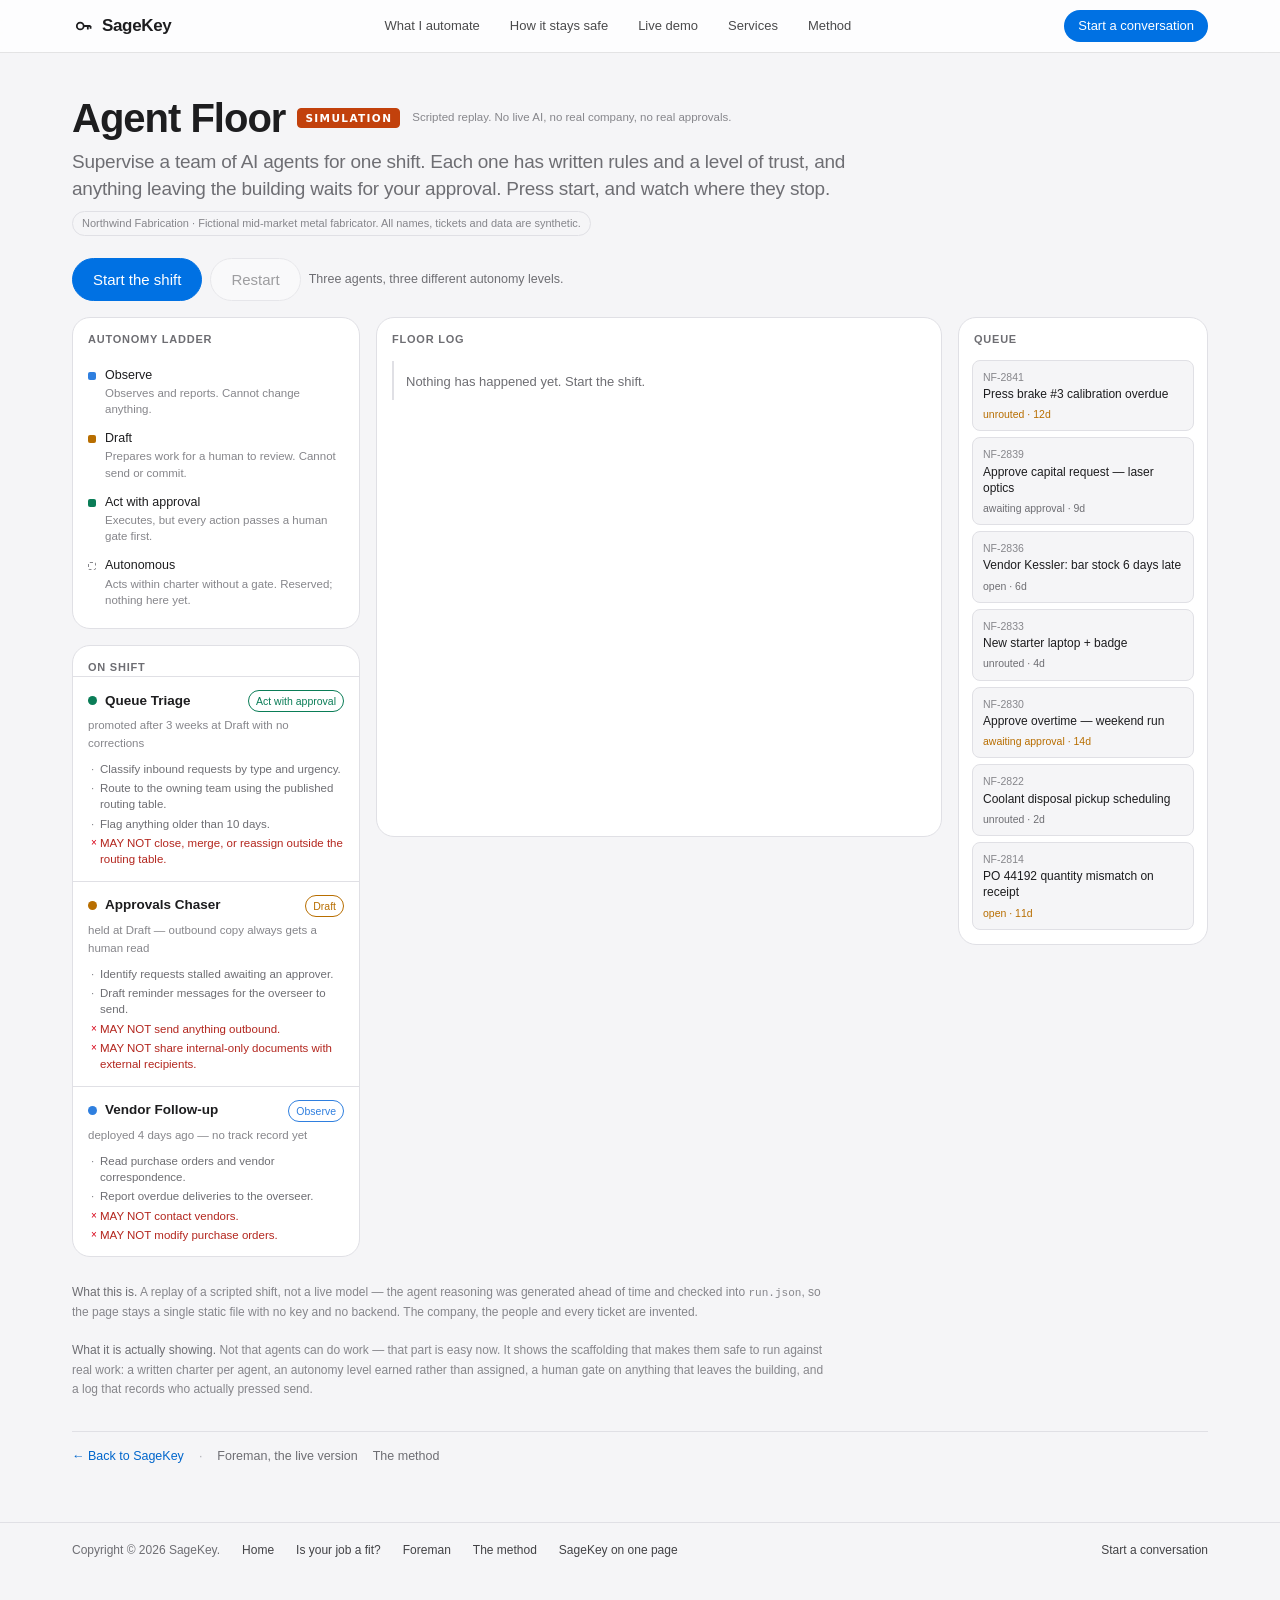
==== agent-floor/index.html @ 480fb09a "Foreman: two real example drafts; Agent Floor footer" ====
<!doctype html>
<html lang="en">
<head>
<meta charset="utf-8" />
<meta name="viewport" content="width=device-width, initial-scale=1" />
<title>Agent Floor (simulation) — supervise a team of AI agents for one shift · SageKey</title>
<meta name="description" content="Supervise a team of AI agents for one shift. Each has written rules and a level of trust, and anything leaving the building waits for your approval. Watch where they stop themselves." />
<link rel="icon" href="data:image/svg+xml,%3Csvg xmlns='http://www.w3.org/2000/svg' viewBox='0 0 32 32'%3E%3Crect width='32' height='32' rx='7' fill='%231d1d1f'/%3E%3Crect x='5' y='7' width='22' height='3' rx='1.5' fill='%2354d6a0'/%3E%3Crect x='5' y='14' width='16' height='3' rx='1.5' fill='%23f0b849'/%3E%3Crect x='5' y='21' width='10' height='3' rx='1.5' fill='%236aa3e8'/%3E%3C/svg%3E" />
<meta property="og:title" content="Agent Floor — supervise a team of AI agents for one shift" />
<meta property="og:description" content="Charters, an autonomy ladder, approval gates, an append-only log. You are the overseer. The interesting part is where the agents stop." />
<meta name="theme-color" content="#ffffff" />
<style>
  :root {
    --bg:#f5f5f7; --panel:#ffffff; --panel2:#f5f5f7; --line:#e0e0e5;
    --ink:#1d1d1f; --dim:#6e6e73; --faint:#86868b;
    --l0:#2f7fdf; --l1:#b86e00; --l2:#0a7d57; --l3:#b0b0b6;
    --alarm:#d70015; --escalate:#c2410c; --blue:#0071e3;
  }
  * { box-sizing:border-box; margin:0; padding:0; }
  body {
    background:var(--bg); color:var(--ink); min-height:100vh;
    font:400 14px/1.55 -apple-system,BlinkMacSystemFont,"SF Pro Text","Helvetica Neue",Helvetica,Arial,sans-serif;
    -webkit-font-smoothing:antialiased; padding:0 0 60px;
  }
  .shell { max-width:1180px; margin:0 auto; padding:0 22px; }

  /* site bar, so the demo reads as part of sagekey.com and has a way home */
  .sitebar { position:sticky; top:0; z-index:10; background:rgba(255,255,255,.8);
    backdrop-filter:saturate(180%) blur(20px); -webkit-backdrop-filter:saturate(180%) blur(20px);
    border-bottom:1px solid rgba(0,0,0,.1); }
  .sitebar .in { max-width:1180px; margin:0 auto; padding:0 22px; height:52px; display:flex; align-items:center; gap:28px; }
  .sitebar .mark { display:flex; align-items:center; gap:8px; font-weight:600; font-size:17px; color:var(--ink);
    letter-spacing:-.02em; text-decoration:none; }
  .sitebar .lk { margin:0 auto; display:flex; gap:30px; font-size:13px; }
  .sitebar .lk a { color:var(--ink); opacity:.8; text-decoration:none; }
  .sitebar .lk a:hover { opacity:1; }
  .sitebar .cta { font-size:13px; padding:6px 14px; border-radius:980px; background:var(--blue); color:#fff; text-decoration:none; }
  @media (max-width:720px) { .sitebar .lk { display:none; } .sitebar .in { justify-content:space-between; } }

  header { margin:44px 0 22px; }
  .htop { display:flex; align-items:center; gap:12px; flex-wrap:wrap; }
  h1 { font-size:40px; font-weight:600; letter-spacing:-.025em; line-height:1.05; }
  .sub { color:var(--dim); font-size:19px; margin-top:10px; letter-spacing:-.012em; max-width:44em; line-height:1.4; }
  .synthetic { display:inline-block; margin-top:9px; font-size:11px; color:var(--faint);
    border:1px solid var(--line); border-radius:999px; padding:3px 9px; }

  /* Nothing here is live. The gate moment reads as a real approval request, so the
     label has to travel with it — header alone was not enough. */
  .sim { font:600 10.5px/1 ui-sans-serif,system-ui,sans-serif; letter-spacing:.13em;
    text-transform:uppercase; color:var(--escalate); border:1px solid var(--escalate);
    border-radius:4px; padding:4px 7px; white-space:nowrap; }
  .sim.solid { background:var(--escalate); color:#fff; border-color:var(--escalate); }
  .simnote { color:var(--faint); font-size:11.5px; }

  .grid { display:grid; grid-template-columns:288px 1fr 250px; gap:16px; align-items:start; }
  .card { background:var(--panel); border:1px solid var(--line); border-radius:18px; }
  .card h2 { font-size:11px; font-weight:600; color:var(--dim); letter-spacing:.07em;
    text-transform:uppercase; padding:13px 15px 0; }

  /* ladder */
  .ladder { padding:11px 15px 14px; }
  .rung { display:flex; gap:9px; align-items:flex-start; padding:6px 0; }
  .rung .pip { width:8px; height:8px; border-radius:2px; margin-top:6px; flex:none; }
  .rung .nm { font-size:12.5px; font-weight:500; }
  .rung .bl { font-size:11.5px; color:var(--faint); line-height:1.4; }
  .rung.unused .pip { background:none !important; outline:1.5px dashed #86868b; outline-offset:-1px; }

  /* agents */
  .agent { border-top:1px solid var(--line); padding:13px 15px; transition:background .25s; }
  .agent.active { background:var(--panel2); }
  .arow { display:flex; align-items:center; gap:8px; }
  .dot { width:9px; height:9px; border-radius:50%; flex:none; }
  .aname { font-size:13.5px; font-weight:600; }
  .lvl { margin-left:auto; font-size:10.5px; padding:2px 7px; border-radius:999px; border:1px solid; }
  .since { font-size:11.5px; color:var(--faint); margin:5px 0 8px; }
  .charter { list-style:none; display:flex; flex-direction:column; gap:3px; }
  .charter li { font-size:11.5px; color:var(--dim); padding-left:12px; position:relative; line-height:1.42; }
  .charter li::before { content:"·"; position:absolute; left:3px; color:var(--faint); }
  .charter li.deny { color:#b3261e; }
  .charter li.deny::before { content:"×"; color:var(--alarm); font-size:10px; top:1px; }

  /* floor */
  .floor { min-height:520px; display:flex; flex-direction:column; }
  .log { padding:12px 15px 15px; display:flex; flex-direction:column; gap:9px; flex:1; }
  .beat { border-left:2px solid var(--line); padding:8px 0 8px 12px; animation:in .3s cubic-bezier(.2,0,0,1); }
  @keyframes in { from { opacity:0; transform:translateY(6px); } }
  .bhead { display:flex; align-items:baseline; gap:8px; flex-wrap:wrap; }
  .who { font-size:12px; font-weight:600; }
  .kind { font-size:10px; letter-spacing:.06em; text-transform:uppercase; color:var(--faint); }
  .tix { font-size:11px; color:var(--dim); font-variant-numeric:tabular-nums; }
  .btext { font-size:13px; margin-top:3px; }
  .bdetail { font-size:12px; color:var(--dim); margin-top:5px; line-height:1.5;
    border-left:2px solid var(--line); padding-left:9px; }
  .policy { display:inline-block; margin-top:6px; font-size:11px; padding:3px 8px; border-radius:5px;
    background:rgba(215,0,21,.06); color:#b3001b; border:1px solid rgba(215,0,21,.2); }
  .beat.blocked { border-left-color:var(--alarm); }
  .beat.escalate { border-left-color:var(--escalate); }
  .beat.act { border-left-color:var(--l2); }
  .beat.draft, .beat.flag { border-left-color:var(--l1); }
  .beat.report { border-left-color:var(--l0); }
  .beat.stop { border-left-color:var(--faint); }

  .mail { margin-top:8px; background:var(--panel2); border:1px solid var(--line); border-radius:8px; padding:10px 12px; }
  .mail .mrow { font-size:11.5px; color:var(--dim); }
  .mail .mrow b { color:var(--ink); font-weight:500; }
  .mail pre { margin-top:7px; font:12px/1.55 ui-monospace,SFMono-Regular,Menlo,monospace;
    white-space:pre-wrap; color:var(--ink); }

  /* queue */
  .q { padding:11px 13px 14px; display:flex; flex-direction:column; gap:6px; }
  .t { background:var(--panel2); border:1px solid var(--line); border-radius:8px; padding:8px 10px; transition:border-color .3s; }
  .t.touched { border-color:#86868b; }
  .tid { font-size:10.5px; color:var(--faint); font-variant-numeric:tabular-nums; }
  .tt { font-size:12px; margin-top:1px; line-height:1.35; }
  .ts { font-size:10.5px; margin-top:4px; color:var(--dim); }
  .ts.aged { color:var(--l1); }

  /* controls */
  .bar { display:flex; gap:8px; align-items:center; margin:14px 0 16px; flex-wrap:wrap; }
  button { font:inherit; font-size:15px; font-weight:400; color:var(--ink); background:#fff;
    border:1px solid #d2d2d7; border-radius:980px; padding:9px 20px; cursor:pointer; transition:background .15s,opacity .15s; }
  button:hover:not(:disabled) { background:#f0f0f3; }
  button.primary { background:var(--blue); border-color:var(--blue); color:#fff; }
  button.primary:hover:not(:disabled) { background:#0077ed; }
  button:disabled { opacity:.4; cursor:default; }
  .status { color:var(--dim); font-size:12.5px; }

  /* gate */
  .scrim { position:fixed; inset:0; background:rgba(0,0,0,.45); backdrop-filter:blur(6px);
    display:none; align-items:center; justify-content:center; padding:20px; z-index:20; }
  .scrim.on { display:flex; }
  .gate { background:var(--panel); border:1px solid var(--line); border-radius:22px;
    box-shadow:0 30px 80px -20px rgba(0,0,0,.35); max-width:540px; width:100%; padding:28px; animation:in .22s cubic-bezier(.2,0,0,1); }
  .gtag { font-size:10.5px; letter-spacing:.07em; text-transform:uppercase; color:var(--l1); }
  .gate h3 { font-size:16px; font-weight:600; margin:6px 0 9px; }
  .gate .why { font-size:13px; color:var(--dim); line-height:1.6; }
  .gate .btns { display:flex; gap:9px; margin-top:16px; }

  /* closing */
  .close { margin-top:16px; padding:18px 20px; }
  .close h3 { font-size:15px; font-weight:600; margin-bottom:9px; }
  .close ul { list-style:none; display:flex; flex-direction:column; gap:6px; }
  .close li { font-size:13px; color:var(--dim); padding-left:16px; position:relative; }
  .close li::before { content:"→"; position:absolute; left:0; color:var(--l2); }
  code { font-family:ui-monospace,"SF Mono",Menlo,monospace; font-size:.92em; }

  .foot { margin-top:26px; color:var(--faint); font-size:12px; line-height:1.6; max-width:760px; }
  .foot b { color:var(--dim); font-weight:500; }
  .sitefoot { margin-top:56px; border-top:1px solid var(--line); }
  .sitefoot .in { max-width:1180px; margin:0 auto; padding:18px 22px 30px; display:flex; gap:10px 22px; flex-wrap:wrap; font-size:12px; color:var(--dim); }
  .sitefoot a { color:#424245; text-decoration:none; }
  .sitefoot a:hover { text-decoration:underline; }
  .sitefoot .sp { margin-left:auto; }
  @media (max-width:720px) { .sitefoot .sp { margin-left:0; } }

  /* Shared links land people here directly, so every page needs a way back out. */
  .backlink { margin-top:32px; padding-top:15px; border-top:1px solid var(--line);
    display:flex; gap:15px; align-items:center; flex-wrap:wrap; font-size:12.5px; }
  .backlink a { color:var(--dim); text-decoration:none; }
  .backlink a:hover { color:var(--ink); }
  .backlink a.home { color:#0066cc; }
  .backlink .sep { color:var(--l3); }

  @media (max-width:1000px) {
    .grid { grid-template-columns:1fr; }
    .floor { min-height:auto; }
  }
</style>
</head>
<body>
<div class="sitebar"><div class="in">
  <a class="mark" href="/">
    <svg width="22" height="22" viewBox="0 0 32 32" aria-hidden="true">
      <circle cx="12" cy="16" r="5" fill="none" stroke="currentColor" stroke-width="2.6"/>
      <path d="M17 16h10M23 16v5M27 16v4" stroke="currentColor" stroke-width="2.6" fill="none"/>
    </svg>
    SageKey
  </a>
  <div class="lk">
    <a href="/#work">What I automate</a>
    <a href="/#control">How it stays safe</a>
    <a href="/foreman/">Live demo</a>
    <a href="/#services">Services</a>
    <a href="/method/">Method</a>
  </div>
  <a class="cta" href="/#contact">Start a conversation</a>
</div></div>
<div class="shell">

<header>
  <div class="htop">
    <h1>Agent Floor</h1>
    <span class="sim solid">Simulation</span>
    <span class="simnote">Scripted replay. No live AI, no real company, no real approvals.</span>
  </div>
  <div class="sub">Supervise a team of AI agents for one shift. Each one has written rules and a level of trust, and anything leaving the building waits for your approval. Press start, and watch where they stop.</div>
  <div class="synthetic" id="synthetic">loading…</div>
</header>

<div class="bar">
  <button class="primary" id="run">Start the shift</button>
  <button id="restart" disabled>Restart</button>
  <span class="status" id="status">Three agents, three different autonomy levels.</span>
</div>

<div class="grid">
  <div>
    <section class="card">
      <h2>Autonomy ladder</h2>
      <div class="ladder" id="ladder"></div>
    </section>
    <section class="card" style="margin-top:16px">
      <h2>On shift</h2>
      <div id="agents"></div>
    </section>
  </div>

  <section class="card floor">
    <h2>Floor log</h2>
    <div class="log" id="log">
      <div class="beat" style="border-left-color:var(--line)">
        <div class="btext" style="color:var(--dim)">Nothing has happened yet. Start the shift.</div>
      </div>
    </div>
  </section>

  <section class="card">
    <h2>Queue</h2>
    <div class="q" id="queue"></div>
  </section>
</div>

<section class="card close" id="closing" style="display:none"></section>

<p class="foot">
  <b>What this is.</b> A replay of a scripted shift, not a live model — the agent reasoning was
  generated ahead of time and checked into <code>run.json</code>, so the page stays a single
  static file with no key and no backend. The company, the people and every ticket are invented.
  <br /><br />
  <b>What it is actually showing.</b> Not that agents can do work — that part is easy now. It
  shows the scaffolding that makes them safe to run against real work: a written charter per
  agent, an autonomy level earned rather than assigned, a human gate on anything that leaves the
  building, and a log that records who actually pressed send.
</p>

<nav class="backlink">
  <a class="home" href="/">← Back to SageKey</a>
  <span class="sep">·</span>
  <a href="/foreman/">Foreman, the live version</a>
  <a href="/method/">The method</a>
</nav>

</div>

<footer class="sitefoot">
  <div class="in">
    <span>Copyright © 2026 SageKey.</span>
    <a href="/">Home</a>
    <a href="/#fit">Is your job a fit?</a>
    <a href="/foreman/">Foreman</a>
    <a href="/method/">The method</a>
    <a href="/brief/">SageKey on one page</a>
    <a class="sp" href="/#contact">Start a conversation</a>
  </div>
</footer>

<div class="scrim" id="scrim">
  <div class="gate">
    <div class="gtag" style="display:flex;align-items:center;gap:9px">
      <span>Human gate</span>
      <span class="sim">Simulation</span>
    </div>
    <h3 id="gtitle"></h3>
    <div class="why" id="gwhy"></div>
    <div class="simnote" style="margin-top:11px">
      Nothing is sent either way. Your choice only steers the scripted replay.
    </div>
    <div class="btns">
      <button class="primary" id="gyes">Approve</button>
      <button id="gno">Deny</button>
    </div>
  </div>
</div>

<script>
// ---------------------------------------------------------------------------
// Agent Floor — a governed agent workforce, replayed.
//
// The interesting part of running agents is not that they can do the work. It
// is the scaffolding: what each one is allowed to touch, how it earns more
// rope, what stops before it reaches a customer, and who is on the hook when
// it does. This replays a shift where two agents stop themselves — once by
// catching its own policy violation, once by refusing work it was capable of.
// ---------------------------------------------------------------------------

const SPEED = 2.1;                    // stretch the scripted timings for reading
let DATA = null, playing = false, cursor = 0, tick = null;

// The log order IS the narrative, so playback walks the script one beat at a
// time rather than scheduling them all up front. An earlier version fired every
// beat on its own timer and simply deferred whichever one collided with an open
// gate — which let later beats overtake it and shuffled the story out of order.

const $ = id => document.getElementById(id);
const el = (tag, cls, text) => {
  const n = document.createElement(tag);
  if (cls) n.className = cls;
  if (text !== undefined) n.textContent = text;
  return n;
};
const LVLCOL = ["var(--l0)", "var(--l1)", "var(--l2)", "var(--l3)"];

fetch("run.json").then(r => r.json()).then(d => { DATA = d; boot(); })
  .catch(() => { $("status").textContent = "Could not load run.json"; });

function boot() {
  $("synthetic").textContent = DATA.org.company + " · " + DATA.org.note;

  // ladder
  const L = $("ladder");
  DATA.ladder.forEach(r => {
    const row = el("div", "rung" + (r.level === 3 ? " unused" : ""));
    const pip = el("div", "pip"); pip.style.background = LVLCOL[r.level];
    row.appendChild(pip);
    const box = el("div");
    box.appendChild(el("div", "nm", r.name));
    box.appendChild(el("div", "bl", r.blurb));
    row.appendChild(box);
    L.appendChild(row);
  });

  // agents
  const A = $("agents");
  DATA.agents.forEach(a => {
    const w = el("div", "agent"); w.id = "agent-" + a.id;
    const row = el("div", "arow");
    const dot = el("div", "dot"); dot.style.background = LVLCOL[a.level];
    row.appendChild(dot);
    row.appendChild(el("div", "aname", a.name));
    const lv = el("div", "lvl", DATA.ladder[a.level].name);
    lv.style.color = LVLCOL[a.level]; lv.style.borderColor = LVLCOL[a.level];
    row.appendChild(lv);
    w.appendChild(row);
    w.appendChild(el("div", "since", a.since));
    const ul = el("ul", "charter");
    a.charter.forEach(c => ul.appendChild(el("li", /^MAY NOT/.test(c) ? "deny" : "", c)));
    w.appendChild(ul);
    A.appendChild(w);
  });

  renderQueue();
}

function renderQueue() {
  const Q = $("queue"); Q.innerHTML = "";
  DATA.queue.forEach(t => {
    const w = el("div", "t"); w.id = "tix-" + t.id;
    w.appendChild(el("div", "tid", t.id));
    w.appendChild(el("div", "tt", t.title));
    const s = el("div", "ts" + (t.age >= 10 ? " aged" : ""), t.state + " · " + t.age + "d");
    w.appendChild(s);
    Q.appendChild(w);
  });
}

// --- playback -------------------------------------------------------------
function start() {
  clear();
  playing = true; cursor = 0;
  $("run").disabled = true;
  $("restart").disabled = false;
  $("log").innerHTML = "";
  $("closing").style.display = "none";
  $("status").textContent = "Shift running…";
  renderQueue();
  advance();
}

// Render the beat at the cursor, then queue the next one. A gate stops the
// chain entirely; resolving it calls advance() again.
function advance() {
  if (!playing) return;
  if (cursor >= DATA.script.length) { finish(); return; }

  const beat = DATA.script[cursor];
  const prev = cursor > 0 ? DATA.script[cursor - 1] : null;
  cursor++;
  runBeat(beat);

  if (beat.gate) return;                       // the gate resumes us
  if (cursor >= DATA.script.length) { tick = setTimeout(finish, 1200); return; }
  const wait = (DATA.script[cursor].t - beat.t) * SPEED;
  tick = setTimeout(advance, Math.max(320, wait));
}

function clear() { clearTimeout(tick); tick = null; }

function highlight(agentId) {
  document.querySelectorAll(".agent").forEach(n => n.classList.remove("active"));
  const n = $("agent-" + agentId);
  if (n) n.classList.add("active");
}

function runBeat(beat) {
  highlight(beat.agent);
  const agent = DATA.agents.find(a => a.id === beat.agent);

  const b = el("div", "beat " + beat.kind);
  const head = el("div", "bhead");
  const who = el("div", "who", agent ? agent.name : beat.agent);
  who.style.color = agent ? LVLCOL[agent.level] : "var(--ink)";
  head.appendChild(who);
  head.appendChild(el("div", "kind", beat.kind));
  if (beat.ticket) head.appendChild(el("div", "tix", beat.ticket));
  b.appendChild(head);
  b.appendChild(el("div", "btext", beat.text));

  if (beat.policy) b.appendChild(el("div", "policy", "charter: " + beat.policy));
  if (beat.detail) b.appendChild(el("div", "bdetail", beat.detail));

  if (beat.draft) {
    const m = el("div", "mail");
    const to = el("div", "mrow"); to.innerHTML = "To <b>" + beat.draft.to + "</b>";
    const su = el("div", "mrow"); su.innerHTML = "Subject <b>" + beat.draft.subject + "</b>";
    m.appendChild(to); m.appendChild(su);
    m.appendChild(el("pre", "", beat.draft.body.replace(/\\n/g, "\n")));
    b.appendChild(m);
  }
  if (beat.detail2) b.appendChild(el("div", "bdetail", beat.detail2));
  if (beat.escalation) b.appendChild(el("div", "bdetail", beat.escalation));

  $("log").appendChild(b);
  b.scrollIntoView({ block: "nearest", behavior: "smooth" });

  if (beat.ticket) {
    const t = $("tix-" + beat.ticket);
    if (t) t.classList.add("touched");
  }

  if (beat.gate) openGate(beat, b);
}

// --- the gate -------------------------------------------------------------
function openGate(beat, beatNode) {
  $("gtitle").textContent = beat.gate.title;
  $("gwhy").textContent = beat.gate.why;
  $("scrim").classList.add("on");

  // One decision per gate. Without this a double-click appends the outcome
  // twice and, worse, schedules advance() twice — which skips a beat.
  let settled = false;
  const settle = ok => {
    if (settled) return;
    settled = true;
    $("gyes").onclick = $("gno").onclick = null;
    $("scrim").classList.remove("on");
    const line = el("div", "bdetail", (ok ? "Approved by you. " : "Denied by you. ") +
      (ok ? beat.gate.approve : beat.gate.deny));
    line.style.borderLeftColor = ok ? "var(--l2)" : "var(--alarm)";
    beatNode.appendChild(line);
    tick = setTimeout(advance, 900);           // resume the shift
  };
  $("gyes").onclick = () => settle(true);
  $("gno").onclick = () => settle(false);
}

function finish() {
  playing = false;
  document.querySelectorAll(".agent").forEach(n => n.classList.remove("active"));
  $("run").disabled = false;
  $("status").textContent = "Shift complete.";

  const c = $("closing");
  c.innerHTML = "";
  c.appendChild(el("h3", "", DATA.closing.headline));
  const ul = el("ul");
  DATA.closing.points.forEach(p => ul.appendChild(el("li", "", p)));
  c.appendChild(ul);
  c.style.display = "block";
  c.scrollIntoView({ block: "nearest", behavior: "smooth" });
}

$("run").onclick = start;
$("restart").onclick = () => {
  clear(); playing = false; cursor = 0; $("scrim").classList.remove("on");
  $("log").innerHTML = ""; $("closing").style.display = "none";
  $("run").disabled = false; $("restart").disabled = true;
  $("status").textContent = "Three agents, three different autonomy levels.";
  renderQueue();
};
</script>
</body>
</html>
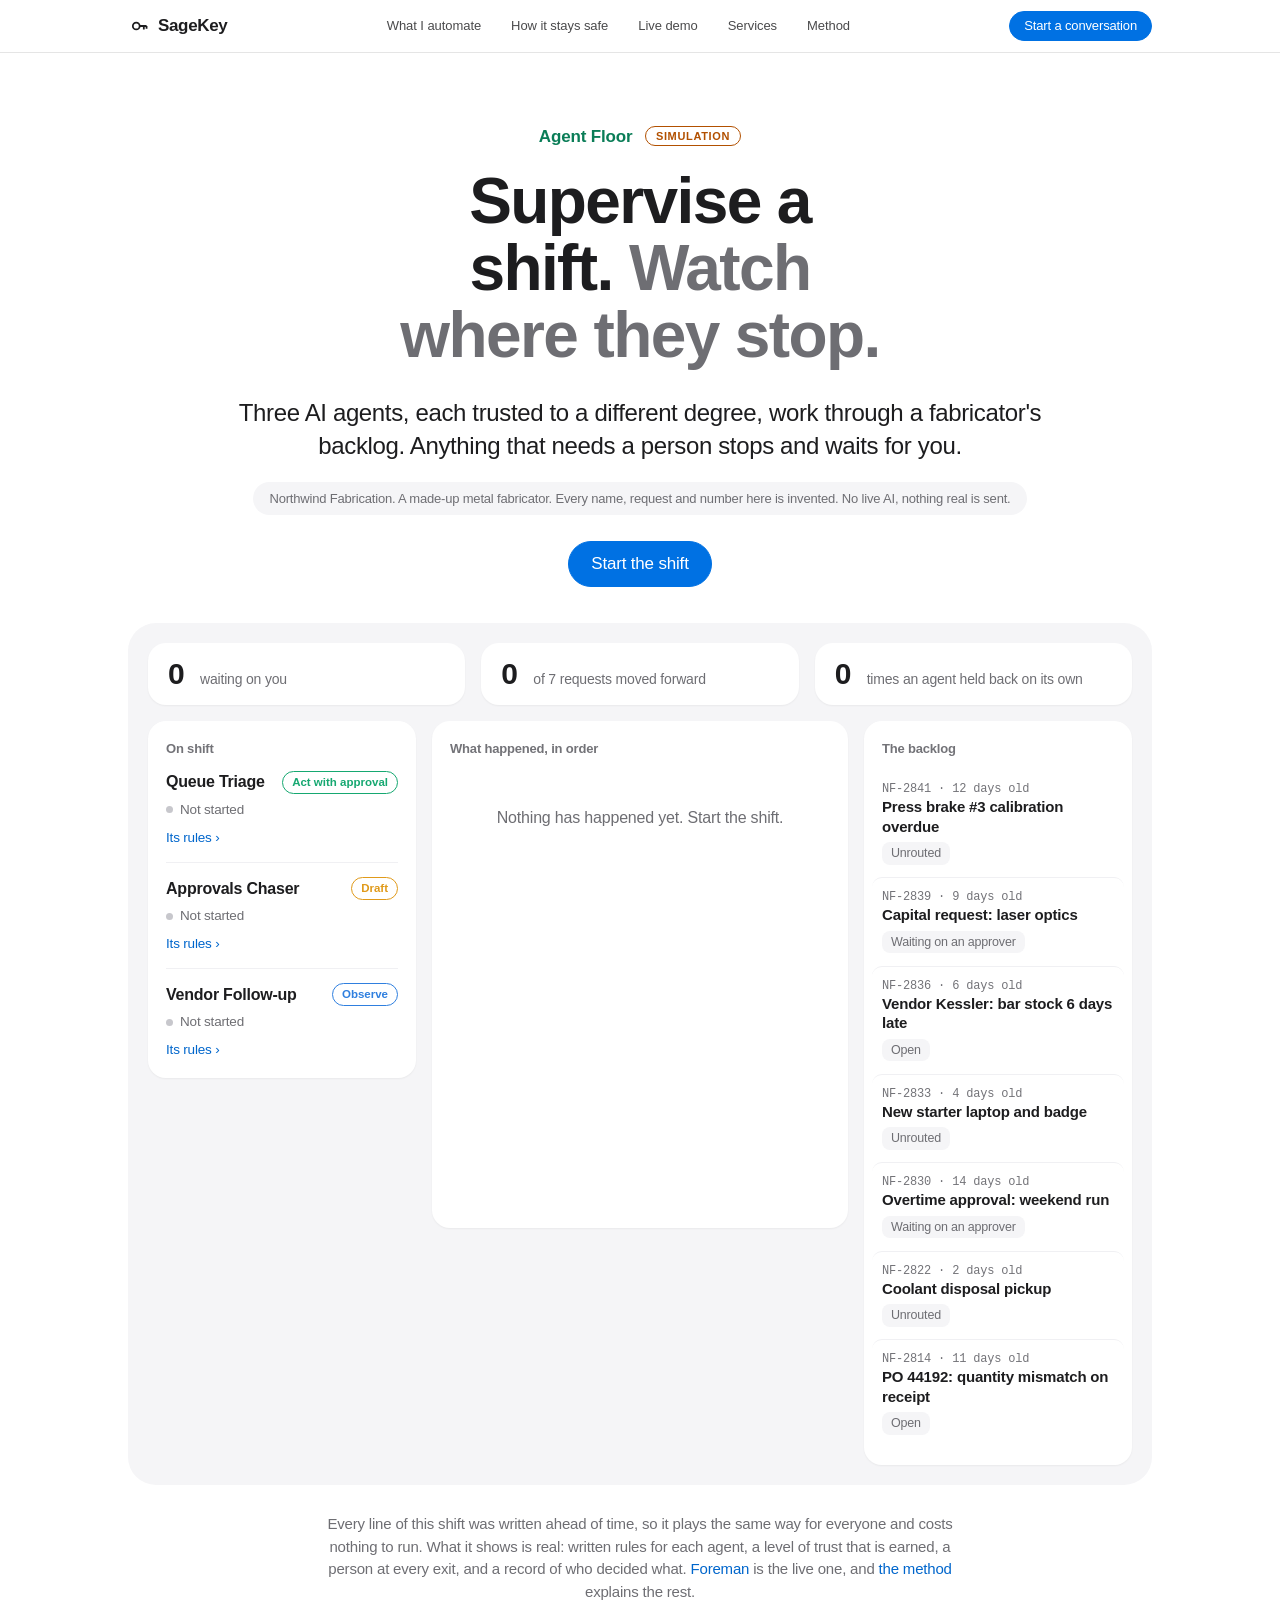
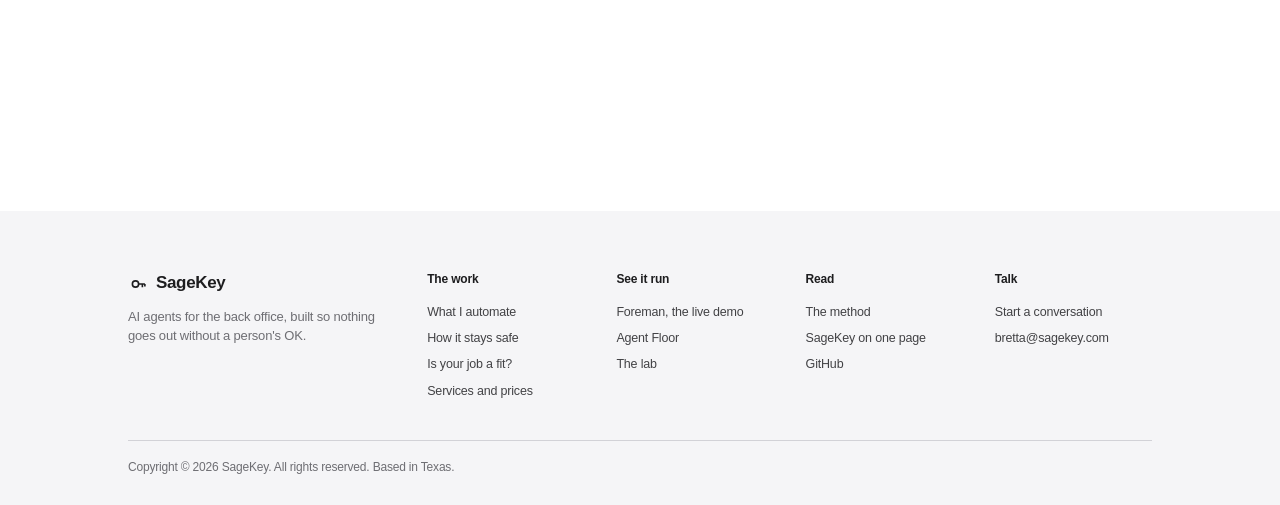
==== commit e6bc63a0: "Agent Floor rebuilt on the site's design; new home screenshot" ====
--- a/agent-floor/index.html
+++ b/agent-floor/index.html
@@ -3,491 +3,452 @@
 <head>
 <meta charset="utf-8" />
 <meta name="viewport" content="width=device-width, initial-scale=1" />
-<title>Agent Floor (simulation) — supervise a team of AI agents for one shift · SageKey</title>
-<meta name="description" content="Supervise a team of AI agents for one shift. Each has written rules and a level of trust, and anything leaving the building waits for your approval. Watch where they stop themselves." />
-<link rel="icon" href="data:image/svg+xml,%3Csvg xmlns='http://www.w3.org/2000/svg' viewBox='0 0 32 32'%3E%3Crect width='32' height='32' rx='7' fill='%231d1d1f'/%3E%3Crect x='5' y='7' width='22' height='3' rx='1.5' fill='%2354d6a0'/%3E%3Crect x='5' y='14' width='16' height='3' rx='1.5' fill='%23f0b849'/%3E%3Crect x='5' y='21' width='10' height='3' rx='1.5' fill='%236aa3e8'/%3E%3C/svg%3E" />
-<meta property="og:title" content="Agent Floor — supervise a team of AI agents for one shift" />
-<meta property="og:description" content="Charters, an autonomy ladder, approval gates, an append-only log. You are the overseer. The interesting part is where the agents stop." />
+<title>Agent Floor — supervise a shift of AI agents · SageKey</title>
+<meta name="description" content="Supervise three AI agents for one shift. Each has written rules and a level of trust, and anything that needs a person stops and waits for you. A scripted simulation with a made-up company." />
+<link rel="canonical" href="https://sagekey.com/agent-floor/" />
+<meta property="og:type" content="website" />
+<meta property="og:url" content="https://sagekey.com/agent-floor/" />
+<meta property="og:site_name" content="SageKey" />
+<meta property="og:title" content="Agent Floor — supervise a shift of AI agents" />
+<meta property="og:description" content="Three agents, three levels of trust, and you in the supervisor's chair. Watch where they stop." />
+<meta property="og:image" content="https://sagekey.com/og.png" />
+<meta name="twitter:card" content="summary_large_image" />
 <meta name="theme-color" content="#ffffff" />
+<link rel="icon" href="data:image/svg+xml,%3Csvg xmlns='http://www.w3.org/2000/svg' viewBox='0 0 32 32'%3E%3Crect width='32' height='32' rx='7' fill='%231d1d1f'/%3E%3Ccircle cx='12' cy='16' r='5' fill='none' stroke='%2354d6a0' stroke-width='2.5'/%3E%3Cpath d='M17 16h10M23 16v5M27 16v4' stroke='%2354d6a0' stroke-width='2.5' fill='none'/%3E%3C/svg%3E" />
+<link rel="stylesheet" href="/site.css" />
 <style>
-  :root {
-    --bg:#f5f5f7; --panel:#ffffff; --panel2:#f5f5f7; --line:#e0e0e5;
-    --ink:#1d1d1f; --dim:#6e6e73; --faint:#86868b;
-    --l0:#2f7fdf; --l1:#b86e00; --l2:#0a7d57; --l3:#b0b0b6;
-    --alarm:#d70015; --escalate:#c2410c; --blue:#0071e3;
-  }
-  * { box-sizing:border-box; margin:0; padding:0; }
-  body {
-    background:var(--bg); color:var(--ink); min-height:100vh;
-    font:400 14px/1.55 -apple-system,BlinkMacSystemFont,"SF Pro Text","Helvetica Neue",Helvetica,Arial,sans-serif;
-    -webkit-font-smoothing:antialiased; padding:0 0 60px;
-  }
-  .shell { max-width:1180px; margin:0 auto; padding:0 22px; }
-
-  /* site bar, so the demo reads as part of sagekey.com and has a way home */
-  .sitebar { position:sticky; top:0; z-index:10; background:rgba(255,255,255,.8);
-    backdrop-filter:saturate(180%) blur(20px); -webkit-backdrop-filter:saturate(180%) blur(20px);
-    border-bottom:1px solid rgba(0,0,0,.1); }
-  .sitebar .in { max-width:1180px; margin:0 auto; padding:0 22px; height:52px; display:flex; align-items:center; gap:28px; }
-  .sitebar .mark { display:flex; align-items:center; gap:8px; font-weight:600; font-size:17px; color:var(--ink);
-    letter-spacing:-.02em; text-decoration:none; }
-  .sitebar .lk { margin:0 auto; display:flex; gap:30px; font-size:13px; }
-  .sitebar .lk a { color:var(--ink); opacity:.8; text-decoration:none; }
-  .sitebar .lk a:hover { opacity:1; }
-  .sitebar .cta { font-size:13px; padding:6px 14px; border-radius:980px; background:var(--blue); color:#fff; text-decoration:none; }
-  @media (max-width:720px) { .sitebar .lk { display:none; } .sitebar .in { justify-content:space-between; } }
-
-  header { margin:44px 0 22px; }
-  .htop { display:flex; align-items:center; gap:12px; flex-wrap:wrap; }
-  h1 { font-size:40px; font-weight:600; letter-spacing:-.025em; line-height:1.05; }
-  .sub { color:var(--dim); font-size:19px; margin-top:10px; letter-spacing:-.012em; max-width:44em; line-height:1.4; }
-  .synthetic { display:inline-block; margin-top:9px; font-size:11px; color:var(--faint);
-    border:1px solid var(--line); border-radius:999px; padding:3px 9px; }
-
-  /* Nothing here is live. The gate moment reads as a real approval request, so the
-     label has to travel with it — header alone was not enough. */
-  .sim { font:600 10.5px/1 ui-sans-serif,system-ui,sans-serif; letter-spacing:.13em;
-    text-transform:uppercase; color:var(--escalate); border:1px solid var(--escalate);
-    border-radius:4px; padding:4px 7px; white-space:nowrap; }
-  .sim.solid { background:var(--escalate); color:#fff; border-color:var(--escalate); }
-  .simnote { color:var(--faint); font-size:11.5px; }
-
-  .grid { display:grid; grid-template-columns:288px 1fr 250px; gap:16px; align-items:start; }
-  .card { background:var(--panel); border:1px solid var(--line); border-radius:18px; }
-  .card h2 { font-size:11px; font-weight:600; color:var(--dim); letter-spacing:.07em;
-    text-transform:uppercase; padding:13px 15px 0; }
-
-  /* ladder */
-  .ladder { padding:11px 15px 14px; }
-  .rung { display:flex; gap:9px; align-items:flex-start; padding:6px 0; }
-  .rung .pip { width:8px; height:8px; border-radius:2px; margin-top:6px; flex:none; }
-  .rung .nm { font-size:12.5px; font-weight:500; }
-  .rung .bl { font-size:11.5px; color:var(--faint); line-height:1.4; }
-  .rung.unused .pip { background:none !important; outline:1.5px dashed #86868b; outline-offset:-1px; }
+  /* Agent Floor: one supervisor screen. Built on the site's styles; only what is specific to this page lives here. */
+  header.hero { padding-bottom:36px; }
+  header.hero h1 { font-size:clamp(36px,5.6vw,64px); max-width:15ch; }
+  .af-tag { font-size:11px; letter-spacing:.06em; text-transform:uppercase; font-weight:600; color:var(--warn);
+    border:1px solid currentColor; border-radius:999px; padding:3px 10px; margin-left:8px; vertical-align:2px; }
+  .af-org { display:inline-block; margin-top:20px; font-size:13px; color:var(--dim); background:var(--tile); border-radius:980px; padding:7px 16px; }
+  .af-ctl { display:flex; gap:14px; justify-content:center; align-items:center; margin-top:26px; flex-wrap:wrap; }
+  .af-ctl .btn[disabled] { opacity:.45; cursor:default; }
+  .af-ctl .quiet { background:none; border:none; color:var(--link); font:400 17px var(--sans); cursor:pointer; }
+  .af-ctl .quiet[hidden] { display:none; }
+
+  .af-floor { background:var(--tile); border-radius:28px; padding:20px; display:grid; grid-template-columns:268px 1fr 268px; gap:16px; align-items:start; }
+  .af-strip { grid-column:1 / -1; display:grid; grid-template-columns:repeat(3,1fr); gap:16px; }
+  .af-stat { background:#fff; border-radius:18px; padding:16px 20px; display:flex; align-items:baseline; gap:12px; box-shadow:0 1px 2px rgba(0,0,0,.05); }
+  .af-stat b { font-size:30px; font-weight:600; letter-spacing:-.03em; line-height:1; min-width:1.2ch; }
+  .af-stat span { font-size:14px; color:var(--dim); line-height:1.3; }
+  .af-stat.hot { box-shadow:0 0 0 2px #f0b849, 0 10px 24px -14px rgba(240,184,73,.9); }
+  .af-stat.hot b { color:var(--warn); }
+  .af-panel { background:#fff; border-radius:18px; padding:18px; box-shadow:0 1px 2px rgba(0,0,0,.05); min-width:0; }
+  .af-panel > h2 { font-size:13px; font-weight:600; color:var(--faint); margin-bottom:12px; }
+  #af-ap, #af-qp { position:sticky; top:68px; }   /* the roster and backlog stay in view while the log grows */
 
   /* agents */
-  .agent { border-top:1px solid var(--line); padding:13px 15px; transition:background .25s; }
-  .agent.active { background:var(--panel2); }
-  .arow { display:flex; align-items:center; gap:8px; }
-  .dot { width:9px; height:9px; border-radius:50%; flex:none; }
-  .aname { font-size:13.5px; font-weight:600; }
-  .lvl { margin-left:auto; font-size:10.5px; padding:2px 7px; border-radius:999px; border:1px solid; }
-  .since { font-size:11.5px; color:var(--faint); margin:5px 0 8px; }
-  .charter { list-style:none; display:flex; flex-direction:column; gap:3px; }
-  .charter li { font-size:11.5px; color:var(--dim); padding-left:12px; position:relative; line-height:1.42; }
-  .charter li::before { content:"·"; position:absolute; left:3px; color:var(--faint); }
-  .charter li.deny { color:#b3261e; }
-  .charter li.deny::before { content:"×"; color:var(--alarm); font-size:10px; top:1px; }
-
-  /* floor */
-  .floor { min-height:520px; display:flex; flex-direction:column; }
-  .log { padding:12px 15px 15px; display:flex; flex-direction:column; gap:9px; flex:1; }
-  .beat { border-left:2px solid var(--line); padding:8px 0 8px 12px; animation:in .3s cubic-bezier(.2,0,0,1); }
-  @keyframes in { from { opacity:0; transform:translateY(6px); } }
-  .bhead { display:flex; align-items:baseline; gap:8px; flex-wrap:wrap; }
-  .who { font-size:12px; font-weight:600; }
-  .kind { font-size:10px; letter-spacing:.06em; text-transform:uppercase; color:var(--faint); }
-  .tix { font-size:11px; color:var(--dim); font-variant-numeric:tabular-nums; }
-  .btext { font-size:13px; margin-top:3px; }
-  .bdetail { font-size:12px; color:var(--dim); margin-top:5px; line-height:1.5;
-    border-left:2px solid var(--line); padding-left:9px; }
-  .policy { display:inline-block; margin-top:6px; font-size:11px; padding:3px 8px; border-radius:5px;
-    background:rgba(215,0,21,.06); color:#b3001b; border:1px solid rgba(215,0,21,.2); }
-  .beat.blocked { border-left-color:var(--alarm); }
-  .beat.escalate { border-left-color:var(--escalate); }
-  .beat.act { border-left-color:var(--l2); }
-  .beat.draft, .beat.flag { border-left-color:var(--l1); }
-  .beat.report { border-left-color:var(--l0); }
-  .beat.stop { border-left-color:var(--faint); }
-
-  .mail { margin-top:8px; background:var(--panel2); border:1px solid var(--line); border-radius:8px; padding:10px 12px; }
-  .mail .mrow { font-size:11.5px; color:var(--dim); }
-  .mail .mrow b { color:var(--ink); font-weight:500; }
-  .mail pre { margin-top:7px; font:12px/1.55 ui-monospace,SFMono-Regular,Menlo,monospace;
-    white-space:pre-wrap; color:var(--ink); }
-
-  /* queue */
-  .q { padding:11px 13px 14px; display:flex; flex-direction:column; gap:6px; }
-  .t { background:var(--panel2); border:1px solid var(--line); border-radius:8px; padding:8px 10px; transition:border-color .3s; }
-  .t.touched { border-color:#86868b; }
-  .tid { font-size:10.5px; color:var(--faint); font-variant-numeric:tabular-nums; }
-  .tt { font-size:12px; margin-top:1px; line-height:1.35; }
-  .ts { font-size:10.5px; margin-top:4px; color:var(--dim); }
-  .ts.aged { color:var(--l1); }
-
-  /* controls */
-  .bar { display:flex; gap:8px; align-items:center; margin:14px 0 16px; flex-wrap:wrap; }
-  button { font:inherit; font-size:15px; font-weight:400; color:var(--ink); background:#fff;
-    border:1px solid #d2d2d7; border-radius:980px; padding:9px 20px; cursor:pointer; transition:background .15s,opacity .15s; }
-  button:hover:not(:disabled) { background:#f0f0f3; }
-  button.primary { background:var(--blue); border-color:var(--blue); color:#fff; }
-  button.primary:hover:not(:disabled) { background:#0077ed; }
-  button:disabled { opacity:.4; cursor:default; }
-  .status { color:var(--dim); font-size:12.5px; }
-
-  /* gate */
-  .scrim { position:fixed; inset:0; background:rgba(0,0,0,.45); backdrop-filter:blur(6px);
-    display:none; align-items:center; justify-content:center; padding:20px; z-index:20; }
-  .scrim.on { display:flex; }
-  .gate { background:var(--panel); border:1px solid var(--line); border-radius:22px;
-    box-shadow:0 30px 80px -20px rgba(0,0,0,.35); max-width:540px; width:100%; padding:28px; animation:in .22s cubic-bezier(.2,0,0,1); }
-  .gtag { font-size:10.5px; letter-spacing:.07em; text-transform:uppercase; color:var(--l1); }
-  .gate h3 { font-size:16px; font-weight:600; margin:6px 0 9px; }
-  .gate .why { font-size:13px; color:var(--dim); line-height:1.6; }
-  .gate .btns { display:flex; gap:9px; margin-top:16px; }
+  .af-agent { padding:14px 0; border-top:1px solid #f0f0f3; }
+  .af-agent:first-of-type { border-top:none; padding-top:0; }
+  .af-agent:last-of-type { padding-bottom:0; }
+  .af-an { display:flex; align-items:center; justify-content:space-between; gap:8px; font-size:16px; font-weight:600; letter-spacing:-.014em; }
+  .af-lvl { font-size:11.5px; font-weight:600; color:var(--c); border:1px solid var(--c); border-radius:980px; padding:2px 9px; white-space:nowrap; letter-spacing:0; }
+  .af-st { font-size:13.5px; color:var(--dim); margin-top:6px; display:flex; align-items:center; gap:7px; }
+  .af-st i { width:7px; height:7px; border-radius:50%; background:#c7c7cc; flex:none; }
+  .af-agent.work .af-st i { background:#16a871; animation:afpulse 1.2s ease-in-out infinite; }
+  .af-agent.wait .af-st i { background:#f0b849; }
+  .af-agent.wait .af-st { color:var(--warn); font-weight:600; }
+  .af-agent.done .af-st i { background:#1d1d1f; }
+  @keyframes afpulse { 50% { opacity:.3; } }
+  .af-agent details { margin-top:8px; }
+  .af-agent summary { font-size:13.5px; color:var(--link); cursor:pointer; list-style:none; }
+  .af-agent summary::-webkit-details-marker { display:none; }
+  .af-agent summary::after { content:" ›"; }
+  .af-agent details[open] summary::after { content:" ⌄"; }
+  .af-since { font-size:13px; color:var(--faint); margin-top:8px; line-height:1.4; }
+  .af-rules { list-style:none; margin-top:8px; display:flex; flex-direction:column; gap:5px; font-size:13.5px; line-height:1.38; }
+  .af-rules li { padding-left:18px; position:relative; }
+  .af-rules li::before { content:""; position:absolute; left:4px; top:7px; width:6px; height:6px; border-radius:50%; background:#16a871; }
+  .af-rules li.no::before { content:"×"; background:none; color:#d70015; font-weight:600; left:2px; top:-2px; width:auto; height:auto; font-size:15px; }
+
+  /* log */
+  .af-log { min-height:440px; display:flex; flex-direction:column; gap:12px; }
+  .af-empty { color:var(--dim); font-size:16px; padding:36px 8px; text-align:center; }
+  .af-e { border-left:3px solid var(--c, #c7c7cc); padding:2px 0 2px 14px; animation:afin .4s cubic-bezier(.2,.8,.2,1); }
+  @keyframes afin { from { opacity:0; transform:translateY(8px); } }
+  .af-eh { display:flex; flex-wrap:wrap; align-items:baseline; gap:4px 10px; font-size:13px; }
+  .af-eh b { color:var(--c, var(--ink)); font-size:14px; }
+  .af-kind { color:var(--faint); font-weight:600; }
+  .af-tk { font:12.5px var(--mono); color:var(--faint); }
+  .af-e p { font-size:16px; line-height:1.42; margin-top:3px; }
+  .af-e p.d { font-size:14.5px; color:var(--dim); margin-top:6px; }
+  .af-pol { display:inline-block; margin-top:8px; font-size:13px; color:#8a1f11; background:#fdecea; border-radius:8px; padding:5px 10px; }
+  .af-res { margin-top:8px; font-size:14.5px; font-weight:600; color:var(--accent); }
+  .af-res.no { color:#2f6fbd; }
+  .af-mail { margin-top:10px; background:var(--tile); border-radius:12px; padding:14px 16px; font-size:14.5px; line-height:1.5; }
+  .af-mail dl { display:grid; grid-template-columns:auto 1fr; gap:2px 10px; padding-bottom:10px; margin-bottom:10px; border-bottom:1px solid var(--line); font-size:13.5px; }
+  .af-mail dt { color:var(--faint); }
+  .af-mail dd { font-weight:600; }
+  .af-mail .body { white-space:pre-wrap; }
+  .af-mail .big { font-size:17px; font-weight:600; letter-spacing:-.014em; }
+  .af-mail .sub { font-size:13.5px; color:var(--dim); margin-top:4px; }
+
+  /* the gate: in the log, with everything needed to decide in plain sight */
+  .af-gate { border:2px solid #f0b849; border-radius:16px; padding:18px; background:#fffdf6; box-shadow:0 18px 40px -22px rgba(240,184,73,.9);
+    animation:afin .45s cubic-bezier(.2,.8,.2,1); }
+  .af-gt { display:inline-block; font-size:11px; letter-spacing:.08em; text-transform:uppercase; font-weight:650; color:#231803; background:#f0b849; border-radius:999px; padding:3px 10px; }
+  .af-gate h3 { font-size:21px; margin-top:10px; }
+  .af-gate .why { font-size:15px; color:var(--dim); margin-top:10px; line-height:1.45; }
+  .af-gate .why b { color:var(--ink); }
+  .af-gb { display:flex; gap:10px; margin-top:16px; flex-wrap:wrap; }
+  .af-gb .btn { flex:1 1 140px; text-align:center; }
+  .af-gn { font-size:12.5px; color:var(--faint); margin-top:10px; }
+
+  /* backlog */
+  .af-q { padding:12px 10px; margin:0 -10px; border-top:1px solid #f0f0f3; border-radius:10px; }
+  .af-q:first-of-type { border-top:none; }
+  .af-q .id { font:12px var(--mono); color:var(--faint); }
+  .af-q .ti { font-size:15px; font-weight:600; letter-spacing:-.012em; line-height:1.3; margin-top:1px; }
+  .af-q .st { display:inline-block; margin-top:6px; font-size:12.5px; line-height:1.3; color:var(--dim); background:var(--tile); border-radius:8px; padding:3px 9px; }
+  .af-q .st.ok { color:#0a6b4a; background:#e3f6ee; }
+  .af-q .st.warn { color:#8a4b00; background:#fdf0d9; }
+  .af-q .st.info { color:#1f5fa8; background:#e6f0fb; }
+  .af-q.hit { animation:afhit 1.2s ease-out; }
+  @keyframes afhit { 0% { box-shadow:inset 3px 0 0 #f0b849; background:#fffbee; } 100% { box-shadow:inset 3px 0 0 transparent; background:transparent; } }
 
   /* closing */
-  .close { margin-top:16px; padding:18px 20px; }
-  .close h3 { font-size:15px; font-weight:600; margin-bottom:9px; }
-  .close ul { list-style:none; display:flex; flex-direction:column; gap:6px; }
-  .close li { font-size:13px; color:var(--dim); padding-left:16px; position:relative; }
-  .close li::before { content:"→"; position:absolute; left:0; color:var(--l2); }
-  code { font-family:ui-monospace,"SF Mono",Menlo,monospace; font-size:.92em; }
-
-  .foot { margin-top:26px; color:var(--faint); font-size:12px; line-height:1.6; max-width:760px; }
-  .foot b { color:var(--dim); font-weight:500; }
-  .sitefoot { margin-top:56px; border-top:1px solid var(--line); }
-  .sitefoot .in { max-width:1180px; margin:0 auto; padding:18px 22px 30px; display:flex; gap:10px 22px; flex-wrap:wrap; font-size:12px; color:var(--dim); }
-  .sitefoot a { color:#424245; text-decoration:none; }
-  .sitefoot a:hover { text-decoration:underline; }
-  .sitefoot .sp { margin-left:auto; }
-  @media (max-width:720px) { .sitefoot .sp { margin-left:0; } }
-
-  /* Shared links land people here directly, so every page needs a way back out. */
-  .backlink { margin-top:32px; padding-top:15px; border-top:1px solid var(--line);
-    display:flex; gap:15px; align-items:center; flex-wrap:wrap; font-size:12.5px; }
-  .backlink a { color:var(--dim); text-decoration:none; }
-  .backlink a:hover { color:var(--ink); }
-  .backlink a.home { color:#0066cc; }
-  .backlink .sep { color:var(--l3); }
-
-  @media (max-width:1000px) {
-    .grid { grid-template-columns:1fr; }
-    .floor { min-height:auto; }
-  }
+  .af-close { margin-top:20px; background:#1d1d1f; color:#f5f5f7; border-radius:28px; padding:44px; display:none; }
+  .af-close.on { display:block; animation:afin .5s cubic-bezier(.2,.8,.2,1); }
+  .af-close h2 { font-size:clamp(28px,3.4vw,40px); letter-spacing:-.024em; line-height:1.08; }
+  .af-close ul { list-style:none; margin-top:20px; display:grid; grid-template-columns:1fr 1fr; gap:12px 36px; }
+  .af-close li { font-size:17px; line-height:1.42; color:#d1d1d6; padding-left:22px; position:relative; }
+  .af-close li::before { content:""; position:absolute; left:2px; top:9px; width:8px; height:8px; border-radius:2px; background:#54d6a0; }
+  .af-close .herocta { justify-content:flex-start; margin-top:28px; }
+  .af-close .text { color:#2997ff; }
+  .af-what { color:var(--dim); font-size:15px; max-width:44em; margin:28px auto 0; text-align:center; line-height:1.5; }
+
+  @media (max-width:980px) {
+    .af-floor { grid-template-columns:1fr; padding:14px; border-radius:22px; }
+    .af-strip { gap:10px; }
+    .af-stat { flex-direction:column; align-items:flex-start; gap:6px; padding:14px; }
+    .af-stat b { font-size:26px; }
+    .af-stat span { font-size:12.5px; }
+    #af-logp { order:1; } #af-qp { order:2; } #af-ap { order:3; }
+    #af-ap, #af-qp { position:static; }
+    .af-log { min-height:0; }
+    .af-close { padding:28px 22px; border-radius:22px; }
+    .af-close ul { grid-template-columns:1fr; }
+  }
+  @media (prefers-reduced-motion:reduce) { .af-e, .af-gate, .af-close.on { animation:none; } }
 </style>
+<script>window.va = window.va || function () { (window.vaq = window.vaq || []).push(arguments); };</script>
+<script defer src="/_vercel/insights/script.js"></script>
 </head>
 <body>
-<div class="sitebar"><div class="in">
-  <a class="mark" href="/">
-    <svg width="22" height="22" viewBox="0 0 32 32" aria-hidden="true">
-      <circle cx="12" cy="16" r="5" fill="none" stroke="currentColor" stroke-width="2.6"/>
-      <path d="M17 16h10M23 16v5M27 16v4" stroke="currentColor" stroke-width="2.6" fill="none"/>
-    </svg>
-    SageKey
-  </a>
-  <div class="lk">
-    <a href="/#work">What I automate</a>
-    <a href="/#control">How it stays safe</a>
-    <a href="/foreman/">Live demo</a>
-    <a href="/#services">Services</a>
-    <a href="/method/">Method</a>
+
+<nav class="top scrolled">
+  <div class="shell navrow">
+    <a class="mark" href="/">
+      <svg width="22" height="22" viewBox="0 0 32 32" aria-hidden="true">
+        <circle cx="12" cy="16" r="5" fill="none" stroke="currentColor" stroke-width="2.6"/>
+        <path d="M17 16h10M23 16v5M27 16v4" stroke="currentColor" stroke-width="2.6" fill="none"/>
+      </svg>
+      SageKey
+    </a>
+    <div class="links">
+      <a href="/#work"><span class="l">What I automate</span><span class="s">Work</span></a>
+      <a href="/#control"><span class="l">How it stays safe</span><span class="s">Safety</span></a>
+      <a href="/foreman/"><span class="l">Live demo</span><span class="s">Demo</span></a>
+      <a href="/#services">Services</a>
+      <a href="/method/">Method</a>
+    </div>
+    <a class="btn primary sm" href="/#contact">Start a conversation</a>
   </div>
-  <a class="cta" href="/#contact">Start a conversation</a>
-</div></div>
-<div class="shell">
-
-<header>
-  <div class="htop">
-    <h1>Agent Floor</h1>
-    <span class="sim solid">Simulation</span>
-    <span class="simnote">Scripted replay. No live AI, no real company, no real approvals.</span>
+</nav>
+
+<main>
+<header class="hero">
+  <div class="shell">
+    <div class="kicker">Agent Floor <span class="af-tag">Simulation</span></div>
+    <h1>Supervise a shift. <em>Watch where they stop.</em></h1>
+    <p class="lede">
+      Three AI agents, each trusted to a different degree, work through a fabricator's backlog.
+      Anything that needs a person stops and waits for you.
+    </p>
+    <span class="af-org" id="af-org">A scripted replay with a made-up company. No live AI, nothing real is sent.</span>
+    <div class="af-ctl">
+      <button class="btn primary" id="af-start" type="button">Start the shift</button>
+      <button class="quiet" id="af-restart" type="button" hidden>Start over</button>
+    </div>
   </div>
-  <div class="sub">Supervise a team of AI agents for one shift. Each one has written rules and a level of trust, and anything leaving the building waits for your approval. Press start, and watch where they stop.</div>
-  <div class="synthetic" id="synthetic">loading…</div>
 </header>
 
-<div class="bar">
-  <button class="primary" id="run">Start the shift</button>
-  <button id="restart" disabled>Restart</button>
-  <span class="status" id="status">Three agents, three different autonomy levels.</span>
-</div>
-
-<div class="grid">
-  <div>
-    <section class="card">
-      <h2>Autonomy ladder</h2>
-      <div class="ladder" id="ladder"></div>
-    </section>
-    <section class="card" style="margin-top:16px">
-      <h2>On shift</h2>
-      <div id="agents"></div>
-    </section>
+<section class="band tight">
+  <div class="shell">
+    <div class="af-floor" id="af-floor">
+      <div class="af-strip" aria-live="polite">
+        <div class="af-stat" id="af-s-wait"><b id="af-n-wait">0</b><span>waiting on you</span></div>
+        <div class="af-stat"><b id="af-n-done">0</b><span>of <span id="af-n-all">7</span> requests moved forward</span></div>
+        <div class="af-stat"><b id="af-n-stop">0</b><span>times an agent held back on its own</span></div>
+      </div>
+
+      <div class="af-panel" id="af-ap">
+        <h2>On shift</h2>
+        <div id="af-agents"></div>
+      </div>
+
+      <div class="af-panel" id="af-logp">
+        <h2>What happened, in order</h2>
+        <div class="af-log" id="af-log" aria-live="polite"><div class="af-empty">Nothing has happened yet. Start the shift.</div></div>
+      </div>
+
+      <div class="af-panel" id="af-qp">
+        <h2>The backlog</h2>
+        <div id="af-queue"></div>
+      </div>
+    </div>
+
+    <div class="af-close" id="af-close"></div>
+
+    <p class="af-what">
+      Every line of this shift was written ahead of time, so it plays the same way for everyone
+      and costs nothing to run. What it shows is real: written rules for each agent, a level of
+      trust that is earned, a person at every exit, and a record of who decided what.
+      <a href="/foreman/">Foreman</a> is the live one, and <a href="/method/">the method</a> explains the rest.
+    </p>
   </div>
-
-  <section class="card floor">
-    <h2>Floor log</h2>
-    <div class="log" id="log">
-      <div class="beat" style="border-left-color:var(--line)">
-        <div class="btext" style="color:var(--dim)">Nothing has happened yet. Start the shift.</div>
+</section>
+<div style="height:96px"></div>
+</main>
+
+<footer class="fat">
+  <div class="shell">
+    <div class="f-cols">
+      <div class="f-brand">
+        <a class="mark" href="/">
+          <svg width="20" height="20" viewBox="0 0 32 32" aria-hidden="true">
+            <circle cx="12" cy="16" r="5" fill="none" stroke="currentColor" stroke-width="2.6"/>
+            <path d="M17 16h10M23 16v5M27 16v4" stroke="currentColor" stroke-width="2.6" fill="none"/>
+          </svg>
+          SageKey
+        </a>
+        <p>AI agents for the back office, built so nothing goes out without a person's OK.</p>
+      </div>
+      <div>
+        <h5>The work</h5>
+        <a href="/#work">What I automate</a>
+        <a href="/#control">How it stays safe</a>
+        <a href="/#fit">Is your job a fit?</a>
+        <a href="/#services">Services and prices</a>
+      </div>
+      <div>
+        <h5>See it run</h5>
+        <a href="/foreman/">Foreman, the live demo</a>
+        <a href="/agent-floor/">Agent Floor</a>
+        <a href="/lab/">The lab</a>
+      </div>
+      <div>
+        <h5>Read</h5>
+        <a href="/method/">The method</a>
+        <a href="/brief/">SageKey on one page</a>
+        <a href="https://github.com/SageKey">GitHub</a>
+      </div>
+      <div>
+        <h5>Talk</h5>
+        <a href="/#contact">Start a conversation</a>
+        <a href="mailto:bretta@sagekey.com">bretta@sagekey.com</a>
       </div>
     </div>
-  </section>
-
-  <section class="card">
-    <h2>Queue</h2>
-    <div class="q" id="queue"></div>
-  </section>
-</div>
-
-<section class="card close" id="closing" style="display:none"></section>
-
-<p class="foot">
-  <b>What this is.</b> A replay of a scripted shift, not a live model — the agent reasoning was
-  generated ahead of time and checked into <code>run.json</code>, so the page stays a single
-  static file with no key and no backend. The company, the people and every ticket are invented.
-  <br /><br />
-  <b>What it is actually showing.</b> Not that agents can do work — that part is easy now. It
-  shows the scaffolding that makes them safe to run against real work: a written charter per
-  agent, an autonomy level earned rather than assigned, a human gate on anything that leaves the
-  building, and a log that records who actually pressed send.
-</p>
-
-<nav class="backlink">
-  <a class="home" href="/">← Back to SageKey</a>
-  <span class="sep">·</span>
-  <a href="/foreman/">Foreman, the live version</a>
-  <a href="/method/">The method</a>
-</nav>
-
-</div>
-
-<footer class="sitefoot">
-  <div class="in">
-    <span>Copyright © 2026 SageKey.</span>
-    <a href="/">Home</a>
-    <a href="/#fit">Is your job a fit?</a>
-    <a href="/foreman/">Foreman</a>
-    <a href="/method/">The method</a>
-    <a href="/brief/">SageKey on one page</a>
-    <a class="sp" href="/#contact">Start a conversation</a>
+    <div class="f-base">Copyright © 2026 SageKey. All rights reserved. Based in Texas.</div>
   </div>
 </footer>
 
-<div class="scrim" id="scrim">
-  <div class="gate">
-    <div class="gtag" style="display:flex;align-items:center;gap:9px">
-      <span>Human gate</span>
-      <span class="sim">Simulation</span>
-    </div>
-    <h3 id="gtitle"></h3>
-    <div class="why" id="gwhy"></div>
-    <div class="simnote" style="margin-top:11px">
-      Nothing is sent either way. Your choice only steers the scripted replay.
-    </div>
-    <div class="btns">
-      <button class="primary" id="gyes">Approve</button>
-      <button id="gno">Deny</button>
-    </div>
-  </div>
-</div>
-
 <script>
-// ---------------------------------------------------------------------------
-// Agent Floor — a governed agent workforce, replayed.
-//
-// The interesting part of running agents is not that they can do the work. It
-// is the scaffolding: what each one is allowed to touch, how it earns more
-// rope, what stops before it reaches a customer, and who is on the hook when
-// it does. This replays a shift where two agents stop themselves — once by
-// catching its own policy violation, once by refusing work it was capable of.
-// ---------------------------------------------------------------------------
-
-const SPEED = 2.1;                    // stretch the scripted timings for reading
-let DATA = null, playing = false, cursor = 0, tick = null;
-
-// The log order IS the narrative, so playback walks the script one beat at a
-// time rather than scheduling them all up front. An earlier version fired every
-// beat on its own timer and simply deferred whichever one collided with an open
-// gate — which let later beats overtake it and shuffled the story out of order.
-
-const $ = id => document.getElementById(id);
-const el = (tag, cls, text) => {
-  const n = document.createElement(tag);
-  if (cls) n.className = cls;
-  if (text !== undefined) n.textContent = text;
-  return n;
-};
-const LVLCOL = ["var(--l0)", "var(--l1)", "var(--l2)", "var(--l3)"];
-
-fetch("run.json").then(r => r.json()).then(d => { DATA = d; boot(); })
-  .catch(() => { $("status").textContent = "Could not load run.json"; });
-
-function boot() {
-  $("synthetic").textContent = DATA.org.company + " · " + DATA.org.note;
-
-  // ladder
-  const L = $("ladder");
-  DATA.ladder.forEach(r => {
-    const row = el("div", "rung" + (r.level === 3 ? " unused" : ""));
-    const pip = el("div", "pip"); pip.style.background = LVLCOL[r.level];
-    row.appendChild(pip);
-    const box = el("div");
-    box.appendChild(el("div", "nm", r.name));
-    box.appendChild(el("div", "bl", r.blurb));
-    row.appendChild(box);
-    L.appendChild(row);
+(function () {
+  var $ = function (id) { return document.getElementById(id); };
+  var still = window.matchMedia && window.matchMedia("(prefers-reduced-motion: reduce)").matches;
+  function track(name, data) { try { window.va && window.va("event", { name: name, data: data || {} }); } catch (e) {} }
+  function el(tag, cls, text) { var n = document.createElement(tag); if (cls) n.className = cls; if (text != null) n.textContent = text; return n; }
+  var LCOL = ["var(--l0)", "var(--l1)", "var(--l2)", "var(--l3)"];
+  var KIND = { start: "Started", act: "Did it", flag: "Flagged", ask: "Asked first", stop: "Stopped", draft: "Drafted",
+               blocked: "Caught itself", report: "Reported", escalate: "Passed it up" };
+  var HELD = { flag: 1, blocked: 1, escalate: 1 };       // times an agent held back on its own
+
+  var DATA, S, timer = null, agentsEl = {}, queueEl = {};
+
+  function fresh() {
+    return { i: 0, playing: false, waiting: 0, moved: {}, held: 0, decisions: {}, sent: 0, gateOpen: false };
+  }
+
+  // ---------- render ----------
+  function renderAgents() {
+    var box = $("af-agents"); box.innerHTML = ""; agentsEl = {};
+    DATA.agents.forEach(function (a) {
+      var w = el("div", "af-agent");
+      var top = el("div", "af-an"); top.appendChild(el("span", null, a.name));
+      var lv = el("span", "af-lvl", DATA.ladder[a.level].name); lv.style.setProperty("--c", LCOL[a.level]); top.appendChild(lv);
+      w.appendChild(top);
+      var st = el("div", "af-st"); st.appendChild(el("i")); st.appendChild(el("span", null, "Not started")); w.appendChild(st);
+      var d = el("details"); d.appendChild(el("summary", null, "Its rules"));
+      d.appendChild(el("div", "af-since", a.since + ". " + DATA.ladder[a.level].blurb));
+      var ul = el("ul", "af-rules");
+      a.may.forEach(function (t) { ul.appendChild(el("li", null, t)); });
+      a.maynot.forEach(function (t) { ul.appendChild(el("li", "no", "May not: " + t.charAt(0).toLowerCase() + t.slice(1))); });
+      d.appendChild(ul); w.appendChild(d);
+      box.appendChild(w); agentsEl[a.id] = { root: w, text: st.lastChild };
+    });
+  }
+  function agentState(id, cls, text) { var a = agentsEl[id]; if (!a) return; a.root.className = "af-agent " + cls; a.text.textContent = text; }
+
+  function renderQueue() {
+    var box = $("af-queue"); box.innerHTML = ""; queueEl = {};
+    DATA.queue.forEach(function (q) {
+      var w = el("div", "af-q");
+      w.appendChild(el("div", "id", q.id + " · " + q.age + " days old"));
+      w.appendChild(el("div", "ti", q.title));
+      var st = el("span", "st", q.state); w.appendChild(st);
+      box.appendChild(w); queueEl[q.id] = { root: w, st: st };
+    });
+    $("af-n-all").textContent = DATA.queue.length;
+  }
+  function setQueue(map) {
+    if (!map) return;
+    Object.keys(map).forEach(function (id) {
+      var q = queueEl[id]; if (!q) return;
+      q.st.textContent = map[id][0]; q.st.className = "st " + (map[id][1] || "");
+      q.root.classList.remove("hit"); void q.root.offsetWidth; q.root.classList.add("hit");
+      S.moved[id] = true;
+    });
+  }
+  function strip() {
+    $("af-n-wait").textContent = S.waiting;
+    $("af-s-wait").classList.toggle("hot", S.waiting > 0);
+    $("af-n-done").textContent = Object.keys(S.moved).length;
+    $("af-n-stop").textContent = S.held;
+  }
+
+  function mailBox(b) {
+    var m = el("div", "af-mail");
+    if (b.draft) {
+      var dl = el("dl");
+      dl.appendChild(el("dt", null, "To")); dl.appendChild(el("dd", null, b.draft.to));
+      dl.appendChild(el("dt", null, "Subject")); dl.appendChild(el("dd", null, b.draft.subject));
+      m.appendChild(dl); m.appendChild(el("div", "body", b.draft.body));
+    } else if (b.proposal) {
+      m.appendChild(el("div", "af-kind", b.proposal.label));
+      m.appendChild(el("div", "big", b.proposal.line));
+      m.appendChild(el("div", "sub", b.proposal.note));
+    }
+    return m;
+  }
+
+  function entry(b) {
+    var a = DATA.agents.filter(function (x) { return x.id === b.agent; })[0];
+    var e = el("div", "af-e"); e.style.setProperty("--c", LCOL[a.level]);
+    var h = el("div", "af-eh"); h.appendChild(el("b", null, a.name)); h.appendChild(el("span", "af-kind", KIND[b.kind] || b.kind));
+    if (b.ticket) h.appendChild(el("span", "af-tk", b.ticket));
+    e.appendChild(h); e.appendChild(el("p", null, b.text));
+    if (b.detail) e.appendChild(el("p", "d", b.detail));
+    if (b.policy) e.appendChild(el("span", "af-pol", "Its charter: " + b.policy));
+    return e;
+  }
+
+  // ---------- the gate ----------
+  function openGate(b, e) {
+    var g = b.gate, a = DATA.agents.filter(function (x) { return x.id === b.agent; })[0];
+    S.gateOpen = true; S.waiting = 1; strip(); agentState(b.agent, "wait", "Waiting on you");
+    var card = el("div", "af-gate"); card.setAttribute("role", "group"); card.setAttribute("aria-label", "Waiting on you: " + g.title);
+    card.appendChild(el("span", "af-gt", "Waiting on you"));
+    card.appendChild(el("h3", null, g.title));
+    if (b.draft || b.proposal) card.appendChild(mailBox(b));
+    var why = el("p", "why"); why.appendChild(el("b", null, "Why it stopped: ")); why.appendChild(document.createTextNode(g.why)); card.appendChild(why);
+    var row = el("div", "af-gb");
+    var yes = el("button", "btn primary", g.yes), no = el("button", "btn", g.no); yes.type = no.type = "button";
+    row.appendChild(yes); row.appendChild(no); card.appendChild(row);
+    card.appendChild(el("div", "af-gn", "Scripted replay: nothing is really sent or changed, whichever you choose."));
+    e.appendChild(card);
+    function decide(ok) {
+      if (!S.gateOpen) return;                 // one decision per gate
+      S.gateOpen = false; S.waiting = 0; S.decisions[g.id] = ok;
+      if (ok && g.outbound) S.sent++;
+      var out = ok ? g.approve : g.deny;
+      card.remove();
+      if (b.draft || b.proposal) e.appendChild(mailBox(b));
+      e.appendChild(el("div", "af-res" + (ok ? "" : " no"), out.log));
+      setQueue(out.set); strip(); agentState(b.agent, "work", "Working");
+      track("floor_decision", { gate: g.id, decision: ok ? "approved" : "declined" });
+      timer = setTimeout(step, still ? 0 : 800);
+    }
+    yes.onclick = function () { decide(true); }; no.onclick = function () { decide(false); };
+    card.scrollIntoView({ behavior: still ? "auto" : "smooth", block: "center" });
+    try { yes.focus({ preventScroll: true }); } catch (err) {}
+  }
+
+  // ---------- play ----------
+  function step() {
+    if (!S.playing) return;
+    if (S.i >= DATA.script.length) return finish();
+    var b = DATA.script[S.i++], log = $("af-log");
+    if (S.i === 1) log.innerHTML = "";
+    var e = entry(b); log.appendChild(e);
+    if (b.kind === "start") agentState(b.agent, "work", "Working");
+    if (b.kind === "stop") agentState(b.agent, "done", "Stopped: nothing left in its charter");
+    if (HELD[b.kind]) S.held++;
+    setQueue(b.set); strip();
+    if (b.gate) return openGate(b, e);          // the decision resumes the shift
+    var r = e.getBoundingClientRect();
+    if (r.bottom > window.innerHeight - 40) e.scrollIntoView({ behavior: still ? "auto" : "smooth", block: "end" });
+    timer = setTimeout(step, still ? 0 : (b.kind === "start" ? 900 : 1500));
+  }
+
+  function finish() {
+    S.playing = false;
+    var d = S.decisions, pts = [];
+    pts.push(S.sent === 2 ? "Two messages left the building. You sent both."
+           : S.sent === 1 ? "One message left the building. You sent it. The other you discarded."
+           : "Nothing left the building. You said no both times, and no agent can send without you.");
+    pts.push(d.rule ? "The routing table changed because you changed it. The agent could only propose."
+                    : "The routing table stayed as it was. The agent proposed, and you said no.");
+    pts.push("One draft was stopped by the agent's own charter before it ever reached you.");
+    pts.push("One agent passed up work it could have done, because its charter said no.");
+    pts.push(Object.keys(S.moved).length + " of " + DATA.queue.length + " requests moved forward, and every step is in the log above.");
+    var c = $("af-close"); c.innerHTML = "";
+    c.appendChild(el("h2", null, "Shift over. Here is what your decisions did."));
+    var ul = el("ul"); pts.forEach(function (t) { ul.appendChild(el("li", null, t)); }); c.appendChild(ul);
+    var cta = el("div", "herocta");
+    var a1 = el("a", "btn primary", "Start a conversation"); a1.href = "/#contact";
+    var a2 = el("a", "text chev", "See how the rules are written"); a2.href = "/method/";
+    cta.appendChild(a1); cta.appendChild(a2); c.appendChild(cta);
+    c.classList.add("on");
+    $("af-start").disabled = false; $("af-start").textContent = "Run it again";
+    c.scrollIntoView({ behavior: still ? "auto" : "smooth", block: "center" });
+    track("floor_done", { sent: String(S.sent), rule: d.rule ? "added" : "left" });
+  }
+
+  function start() {
+    clearTimeout(timer);
+    S = fresh(); S.playing = true;
+    renderAgents(); renderQueue(); strip();
+    $("af-close").classList.remove("on");
+    $("af-log").innerHTML = "";
+    $("af-start").disabled = true; $("af-start").textContent = "Shift in progress";
+    $("af-restart").hidden = false;
+    // On a phone the log is below the fold: take the visitor to it.
+    $("af-logp").scrollIntoView({ behavior: still ? "auto" : "smooth", block: "start" });
+    track("floor_start");
+    timer = setTimeout(step, still ? 0 : 500);
+  }
+  function reset() {
+    clearTimeout(timer); S = fresh();
+    renderAgents(); renderQueue(); strip();
+    $("af-close").classList.remove("on");
+    $("af-log").innerHTML = '<div class="af-empty">Nothing has happened yet. Start the shift.</div>';
+    $("af-start").disabled = false; $("af-start").textContent = "Start the shift";
+    $("af-restart").hidden = true;
+    window.scrollTo({ top: 0, behavior: still ? "auto" : "smooth" });
+  }
+
+  fetch("run.json").then(function (r) { return r.json(); }).then(function (d) {
+    DATA = d; S = fresh();
+    $("af-org").textContent = d.org.company + ". " + d.org.note + " No live AI, nothing real is sent.";
+    renderAgents(); renderQueue(); strip();
+    $("af-start").onclick = start; $("af-restart").onclick = reset;
+  }).catch(function () {
+    $("af-log").innerHTML = '<div class="af-empty">The shift could not be loaded. Reload the page to try again.</div>';
   });
-
-  // agents
-  const A = $("agents");
-  DATA.agents.forEach(a => {
-    const w = el("div", "agent"); w.id = "agent-" + a.id;
-    const row = el("div", "arow");
-    const dot = el("div", "dot"); dot.style.background = LVLCOL[a.level];
-    row.appendChild(dot);
-    row.appendChild(el("div", "aname", a.name));
-    const lv = el("div", "lvl", DATA.ladder[a.level].name);
-    lv.style.color = LVLCOL[a.level]; lv.style.borderColor = LVLCOL[a.level];
-    row.appendChild(lv);
-    w.appendChild(row);
-    w.appendChild(el("div", "since", a.since));
-    const ul = el("ul", "charter");
-    a.charter.forEach(c => ul.appendChild(el("li", /^MAY NOT/.test(c) ? "deny" : "", c)));
-    w.appendChild(ul);
-    A.appendChild(w);
-  });
-
-  renderQueue();
-}
-
-function renderQueue() {
-  const Q = $("queue"); Q.innerHTML = "";
-  DATA.queue.forEach(t => {
-    const w = el("div", "t"); w.id = "tix-" + t.id;
-    w.appendChild(el("div", "tid", t.id));
-    w.appendChild(el("div", "tt", t.title));
-    const s = el("div", "ts" + (t.age >= 10 ? " aged" : ""), t.state + " · " + t.age + "d");
-    w.appendChild(s);
-    Q.appendChild(w);
-  });
-}
-
-// --- playback -------------------------------------------------------------
-function start() {
-  clear();
-  playing = true; cursor = 0;
-  $("run").disabled = true;
-  $("restart").disabled = false;
-  $("log").innerHTML = "";
-  $("closing").style.display = "none";
-  $("status").textContent = "Shift running…";
-  renderQueue();
-  advance();
-}
-
-// Render the beat at the cursor, then queue the next one. A gate stops the
-// chain entirely; resolving it calls advance() again.
-function advance() {
-  if (!playing) return;
-  if (cursor >= DATA.script.length) { finish(); return; }
-
-  const beat = DATA.script[cursor];
-  const prev = cursor > 0 ? DATA.script[cursor - 1] : null;
-  cursor++;
-  runBeat(beat);
-
-  if (beat.gate) return;                       // the gate resumes us
-  if (cursor >= DATA.script.length) { tick = setTimeout(finish, 1200); return; }
-  const wait = (DATA.script[cursor].t - beat.t) * SPEED;
-  tick = setTimeout(advance, Math.max(320, wait));
-}
-
-function clear() { clearTimeout(tick); tick = null; }
-
-function highlight(agentId) {
-  document.querySelectorAll(".agent").forEach(n => n.classList.remove("active"));
-  const n = $("agent-" + agentId);
-  if (n) n.classList.add("active");
-}
-
-function runBeat(beat) {
-  highlight(beat.agent);
-  const agent = DATA.agents.find(a => a.id === beat.agent);
-
-  const b = el("div", "beat " + beat.kind);
-  const head = el("div", "bhead");
-  const who = el("div", "who", agent ? agent.name : beat.agent);
-  who.style.color = agent ? LVLCOL[agent.level] : "var(--ink)";
-  head.appendChild(who);
-  head.appendChild(el("div", "kind", beat.kind));
-  if (beat.ticket) head.appendChild(el("div", "tix", beat.ticket));
-  b.appendChild(head);
-  b.appendChild(el("div", "btext", beat.text));
-
-  if (beat.policy) b.appendChild(el("div", "policy", "charter: " + beat.policy));
-  if (beat.detail) b.appendChild(el("div", "bdetail", beat.detail));
-
-  if (beat.draft) {
-    const m = el("div", "mail");
-    const to = el("div", "mrow"); to.innerHTML = "To <b>" + beat.draft.to + "</b>";
-    const su = el("div", "mrow"); su.innerHTML = "Subject <b>" + beat.draft.subject + "</b>";
-    m.appendChild(to); m.appendChild(su);
-    m.appendChild(el("pre", "", beat.draft.body.replace(/\\n/g, "\n")));
-    b.appendChild(m);
-  }
-  if (beat.detail2) b.appendChild(el("div", "bdetail", beat.detail2));
-  if (beat.escalation) b.appendChild(el("div", "bdetail", beat.escalation));
-
-  $("log").appendChild(b);
-  b.scrollIntoView({ block: "nearest", behavior: "smooth" });
-
-  if (beat.ticket) {
-    const t = $("tix-" + beat.ticket);
-    if (t) t.classList.add("touched");
-  }
-
-  if (beat.gate) openGate(beat, b);
-}
-
-// --- the gate -------------------------------------------------------------
-function openGate(beat, beatNode) {
-  $("gtitle").textContent = beat.gate.title;
-  $("gwhy").textContent = beat.gate.why;
-  $("scrim").classList.add("on");
-
-  // One decision per gate. Without this a double-click appends the outcome
-  // twice and, worse, schedules advance() twice — which skips a beat.
-  let settled = false;
-  const settle = ok => {
-    if (settled) return;
-    settled = true;
-    $("gyes").onclick = $("gno").onclick = null;
-    $("scrim").classList.remove("on");
-    const line = el("div", "bdetail", (ok ? "Approved by you. " : "Denied by you. ") +
-      (ok ? beat.gate.approve : beat.gate.deny));
-    line.style.borderLeftColor = ok ? "var(--l2)" : "var(--alarm)";
-    beatNode.appendChild(line);
-    tick = setTimeout(advance, 900);           // resume the shift
-  };
-  $("gyes").onclick = () => settle(true);
-  $("gno").onclick = () => settle(false);
-}
-
-function finish() {
-  playing = false;
-  document.querySelectorAll(".agent").forEach(n => n.classList.remove("active"));
-  $("run").disabled = false;
-  $("status").textContent = "Shift complete.";
-
-  const c = $("closing");
-  c.innerHTML = "";
-  c.appendChild(el("h3", "", DATA.closing.headline));
-  const ul = el("ul");
-  DATA.closing.points.forEach(p => ul.appendChild(el("li", "", p)));
-  c.appendChild(ul);
-  c.style.display = "block";
-  c.scrollIntoView({ block: "nearest", behavior: "smooth" });
-}
-
-$("run").onclick = start;
-$("restart").onclick = () => {
-  clear(); playing = false; cursor = 0; $("scrim").classList.remove("on");
-  $("log").innerHTML = ""; $("closing").style.display = "none";
-  $("run").disabled = false; $("restart").disabled = true;
-  $("status").textContent = "Three agents, three different autonomy levels.";
-  renderQueue();
-};
+})();
 </script>
 </body>
 </html>
--- a/site.css
+++ b/site.css
@@ -0,0 +1,728 @@
+/* SageKey — shared styles for the home page, /method/, /lab/ and 404.
+   Light, airy, large type: white and light-gray bands, flat rounded tiles,
+   blue pill buttons, and one dark stage where the product is shown. */
+:root {
+  --bg:#ffffff; --tile:#f5f5f7; --ink:#1d1d1f; --dim:#6e6e73; --faint:#737378;
+  --line:#d2d2d7; --link:#0066cc; --blue:#0071e3; --blue-h:#0077ed;
+  --accent:#0a7d57; --warn:#b25000;
+  --l0:#2f7fdf; --l1:#e09a1a; --l2:#16a871; --l3:#b0b0b6;
+  --mono:ui-monospace,"SF Mono",Menlo,Consolas,monospace;
+  --sans:-apple-system,BlinkMacSystemFont,"SF Pro Text","SF Pro Display","Helvetica Neue",Helvetica,Arial,sans-serif;
+}
+* { box-sizing:border-box; margin:0; padding:0; }
+html { scroll-behavior:smooth; scroll-padding-top:72px; overflow-x:clip; }
+body { background:var(--bg); color:var(--ink); font:400 17px/1.47 var(--sans);
+  letter-spacing:-.011em; -webkit-font-smoothing:antialiased; }
+.shell { max-width:1068px; margin:0 auto; padding:0 22px; position:relative; }
+.narrow { max-width:720px; }
+a { color:var(--link); text-decoration:none; }
+a:hover { text-decoration:underline; }
+b, strong { font-weight:600; color:var(--ink); }
+img { max-width:100%; display:block; }
+code { font-family:var(--mono); font-size:.9em; }
+.chev::after { content:" ›"; }
+
+/* ---------- bands ---------- */
+.band { padding:112px 0; background:var(--bg); color:var(--ink); }
+.band.gray { --bg:#f5f5f7; --tile:#ffffff; }
+.band.dark { --bg:#000000; --tile:#161617; --ink:#f5f5f7; --dim:#a1a1a6; --faint:#86868b;
+  --line:#424245; --link:#2997ff; --accent:#54d6a0; --warn:#f0b849; }
+.band.tight { padding-top:0; }
+
+/* ---------- nav ---------- */
+nav.top { position:sticky; top:0; z-index:20; background:rgba(255,255,255,.76);
+  backdrop-filter:saturate(180%) blur(20px); -webkit-backdrop-filter:saturate(180%) blur(20px);
+  border-bottom:1px solid transparent; transition:border-color .2s; }
+nav.top.scrolled { border-bottom-color:rgba(0,0,0,.1); }
+.navrow { display:flex; align-items:center; gap:28px; height:52px; }
+.mark { display:flex; align-items:center; gap:8px; font-weight:600; font-size:17px;
+  color:var(--ink); letter-spacing:-.02em; }
+.mark:hover { text-decoration:none; }
+.links { margin:0 auto; display:flex; gap:30px; font-size:13px; letter-spacing:-.005em; }
+.links a { color:var(--ink); opacity:.8; }
+.links a:hover, .links a.on { opacity:1; text-decoration:none; }
+.links .s { display:none; }
+.links a, .navrow .btn { white-space:nowrap; }
+
+/* ---------- job bar: the page follows the job the visitor picked ---------- */
+.jobbar { position:fixed; left:0; right:0; top:52px; z-index:18; background:rgba(245,245,247,.86);
+  backdrop-filter:saturate(180%) blur(20px); -webkit-backdrop-filter:saturate(180%) blur(20px);
+  border-bottom:1px solid rgba(0,0,0,.08); transform:translateY(-110%); opacity:0; visibility:hidden;
+  transition:transform .35s cubic-bezier(.2,.8,.2,1), opacity .25s, visibility 0s .35s; }
+.jobbar.show { transform:none; opacity:1; visibility:visible; transition:transform .35s cubic-bezier(.2,.8,.2,1), opacity .25s; }
+.jb-row { display:flex; align-items:center; gap:14px; height:46px; }
+.jb-t { font-size:13px; color:var(--dim); white-space:nowrap; }
+.jb-opts { display:flex; gap:2px; background:rgba(0,0,0,.06); border-radius:980px; padding:3px; overflow-x:auto; scrollbar-width:none; }
+.jb-opts::-webkit-scrollbar { display:none; }
+.jb-opts button { font:500 13px/1 var(--sans); color:var(--dim); background:none; border:none; padding:8px 14px; border-radius:980px;
+  cursor:pointer; white-space:nowrap; transition:background .2s, color .2s; }
+.jb-opts button:hover { color:var(--ink); }
+.jb-opts button[aria-pressed="true"] { background:#fff; color:var(--ink); box-shadow:0 1px 3px rgba(0,0,0,.14); }
+/* a piece of the page that just changed to match the job */
+.swap { animation:swapin .6s cubic-bezier(.2,.8,.2,1); }
+@keyframes swapin { 0% { opacity:.25; filter:blur(3px); } 100% { opacity:1; filter:none; } }
+.in-row.cur { background:#fff8e6; box-shadow:inset 3px 0 0 #f0b849; }
+
+/* ---------- buttons ---------- */
+.btn { font:400 17px/1.2 var(--sans); letter-spacing:-.011em; padding:12px 22px; border-radius:980px;
+  border:1px solid var(--blue); background:transparent; color:var(--link); display:inline-block;
+  cursor:pointer; transition:background .16s, color .16s, border-color .16s; }
+.btn:hover { background:var(--blue); color:#fff; text-decoration:none; }
+.btn.primary { background:var(--blue); border-color:var(--blue); color:#fff; }
+.btn.primary:hover { background:var(--blue-h); border-color:var(--blue-h); }
+.btn.sm { font-size:13px; padding:6px 14px; }
+.band.dark .btn { border-color:#2997ff; }
+.band.dark .btn:hover { background:#2997ff; color:#fff; }
+
+/* ---------- hero ---------- */
+header.hero { padding:72px 0 52px; text-align:center; }
+.avail { display:inline-flex; align-items:center; gap:8px; font-size:14px; color:var(--dim); }
+.dot { width:8px; height:8px; border-radius:50%; background:#16a871; flex:none; }
+h1 { font-size:clamp(40px,6.6vw,80px); line-height:1.05; font-weight:600; letter-spacing:-.025em;
+  margin:18px auto 0; max-width:15ch; text-wrap:balance; }
+h1 em { font-style:normal; color:var(--dim); }
+.lede { color:var(--ink); font-size:clamp(19px,2.1vw,24px); line-height:1.38; letter-spacing:-.015em;
+  margin:26px auto 0; max-width:36em; text-wrap:pretty; }
+.lede.sub { color:var(--dim); font-size:17px; margin-top:14px; }
+.herocta { display:flex; gap:26px; margin-top:34px; flex-wrap:wrap; align-items:center; justify-content:center; }
+.herocta a.text { font-size:19px; }
+.live { display:none; align-items:center; justify-content:center; gap:8px; margin-top:28px;
+  font-size:13px; color:var(--faint); }
+.live.on { display:flex; }
+a.live:hover { text-decoration:none; color:var(--dim); }
+
+/* ---------- the desk: one dark stage where a visitor watches a job get done ---------- */
+.desk { background:#000; color:#f5f5f7; border-radius:28px; padding:34px 40px 26px;
+  position:relative; overflow:hidden; text-align:left; }
+.desk::before { content:""; position:absolute; right:-180px; top:-240px; width:760px; height:620px;
+  background:radial-gradient(ellipse at center, rgba(84,214,160,.18), rgba(84,214,160,0) 62%); pointer-events:none; }
+.desk > * { position:relative; }
+.d-top { display:flex; align-items:center; justify-content:space-between; gap:16px 24px; flex-wrap:wrap; }
+.d-title { font-size:clamp(21px,2.4vw,28px); font-weight:600; letter-spacing:-.02em; }
+.d-tabs { display:flex; gap:2px; background:#1c1c1e; padding:4px; border-radius:980px; max-width:100%;
+  overflow-x:auto; scrollbar-width:none; }
+.d-tabs::-webkit-scrollbar { display:none; }
+.d-tabs button { font:500 14px/1 var(--sans); letter-spacing:-.005em; color:#a1a1a6; background:none; border:none;
+  padding:10px 16px; border-radius:980px; cursor:pointer; white-space:nowrap; transition:color .2s, background .2s; }
+.d-tabs button:hover { color:#f5f5f7; }
+.d-tabs button[aria-selected="true"] { background:#f5f5f7; color:#1d1d1f; }
+.d-grid { display:grid; grid-template-columns:.86fr 1fr 1.14fr; gap:26px; margin-top:30px; align-items:start; min-height:452px; }
+.d-lab { font-size:13px; font-weight:600; color:#6e6e73; display:flex; align-items:center; gap:9px;
+  margin-bottom:14px; transition:color .3s; }
+.d-lab i { font-style:normal; width:22px; height:22px; border-radius:50%; background:#2c2c2e; color:#8e8e93;
+  display:grid; place-items:center; font-size:12px; transition:background .3s, color .3s; }
+.d-col.active .d-lab { color:#f5f5f7; }
+.d-col.active .d-lab i { background:#54d6a0; color:#06231a; }
+
+/* what arrived: a sheet of paper on the dark desk */
+.doc { background:#fbfbfd; color:#1d1d1f; border-radius:14px; padding:16px 18px 20px; font-size:14px; line-height:1.5;
+  letter-spacing:0; box-shadow:0 24px 60px -22px rgba(0,0,0,.9); opacity:0; transform:translateY(14px) rotate(-1.2deg);
+  transition:opacity .5s, transform .5s cubic-bezier(.2,.8,.2,1); }
+.doc.in { opacity:1; transform:none; }
+.doc .dh { display:flex; gap:8px; align-items:center; font-size:12px; color:#6e6e73; padding-bottom:11px;
+  margin-bottom:12px; border-bottom:1px solid #e5e5ea; }
+.doc .fi { font:600 9.5px var(--sans); letter-spacing:.06em; color:#fff; background:#1d1d1f; border-radius:4px; padding:3px 5px; }
+.doc .dt { font-weight:600; font-size:15px; letter-spacing:-.012em; margin-bottom:8px; }
+.doc .ln { font:12.5px/1.85 var(--mono); color:#424245; }
+.doc .ln.two { display:grid; grid-template-columns:1fr auto auto; gap:0 16px; }
+.doc .ln.two span:nth-child(3n+2), .doc .ln.two span:nth-child(3n) { text-align:right; }
+.doc .mut { font-size:11.5px; color:#86868b; margin-top:8px; }
+.doc .sk { display:flex; flex-direction:column; gap:6px; margin:2px 0 16px; }
+.doc .sk i { height:6px; border-radius:3px; background:#e8e8ed; }
+.doc .sk.end { margin:18px 0 0; padding-top:14px; border-top:1px solid #e5e5ea; }
+.doc [data-f] { border-radius:3px; padding:1px 3px; margin:0 -3px; transition:background .4s, box-shadow .4s; }
+.doc [data-f].hot { background:#ffe9a8; box-shadow:0 0 0 1px #f0b849; }
+
+/* what the agent did, one line at a time */
+.d-steps { list-style:none; display:flex; flex-direction:column; gap:13px; }
+.d-steps li { display:grid; grid-template-columns:20px 1fr; gap:11px; font-size:15px; line-height:1.36; color:#e5e5ea;
+  opacity:0; transform:translateY(8px); transition:opacity .35s, transform .35s; }
+.d-steps li.on { opacity:1; transform:none; }
+.d-steps small { display:block; color:#86868b; font-size:13px; margin-top:1px; }
+.d-steps .ic { width:20px; height:20px; border-radius:50%; border:2px solid #3a3a3c; border-top-color:#54d6a0;
+  animation:dspin .7s linear infinite; display:grid; place-items:center; font:700 11px/1 var(--sans); color:#06231a; }
+.d-steps li.done .ic { animation:none; border:none; background:#54d6a0; }
+.d-steps li.done .ic::after { content:"✓"; }
+.d-steps li.flag.done .ic, .d-steps li.stop.done .ic { background:#f0b849; color:#231803; }
+.d-steps li.flag.done .ic::after { content:"!"; }
+.d-steps li.stop.done .ic::after { content:"II"; font-size:9px; letter-spacing:1px; padding-left:1px; }
+.d-steps li.you { color:#54d6a0; padding-top:13px; border-top:1px solid #2c2c2e; }
+.d-steps li.you.back { color:#6aa3e8; }
+.d-steps li.you.back .ic { background:#6aa3e8; color:#071a33; }
+.d-steps li.you.back .ic::after { content:"↩"; }
+@keyframes dspin { to { transform:rotate(360deg); } }
+
+.d-foot { margin-top:22px; padding-top:16px; border-top:1px solid #1c1c1e; display:flex; justify-content:space-between;
+  gap:12px; flex-wrap:wrap; font-size:13px; color:#6e6e73; }
+.d-foot a { color:#a1a1a6; text-decoration:underline; }
+.d-foot button { background:none; border:none; color:#a1a1a6; font:inherit; cursor:pointer; text-decoration:underline; }
+.d-noscript { color:#a1a1a6; font-size:15px; margin-top:16px; }
+
+/* the same job in three plain sentences, under the desk */
+.jobsum { margin-top:52px; }
+.js-panel { display:grid; grid-template-columns:repeat(3,1fr); gap:14px 40px; }
+.js-panel + .js-panel { margin-top:44px; }
+.js-panel[hidden] { display:none; }
+.js-panel h3 { grid-column:1 / -1; font-size:14px; font-weight:600; color:var(--faint); letter-spacing:0; }
+.js-panel .k { font-size:14px; font-weight:600; color:var(--faint); }
+.js-panel .k.a { color:var(--accent); }
+.js-panel .k.h { color:var(--warn); }
+.js-panel p { font-size:clamp(19px,1.9vw,23px); line-height:1.3; letter-spacing:-.016em; font-weight:600; margin-top:6px; text-wrap:pretty; }
+.js-panel div:first-of-type p { color:var(--dim); }
+
+/* sections ease in as they are scrolled to (class is added by script only) */
+.rv { opacity:0; transform:translateY(20px); transition:opacity .7s ease, transform .7s cubic-bezier(.2,.7,.2,1); }
+.rv.in { opacity:1; transform:none; }
+
+/* approval-gate illustration: always dark, it is a picture of a product screen */
+.gate { background:linear-gradient(180deg,#191d28,#11141b); border:1px solid #2d3548; color:#edf0f6;
+  border-radius:18px; padding:22px; box-shadow:0 30px 80px -20px rgba(0,0,0,.9); font-size:15px; letter-spacing:0;
+  position:relative; transition:border-color .4s, box-shadow .4s; }
+.gate.pending > * { visibility:hidden; }
+.gate.pending { border-style:dashed; box-shadow:none; background:none; }
+.gate.pending::after { content:"Nothing reaches you until the work is ready."; position:absolute; inset:0; display:grid;
+  place-items:center; text-align:center; padding:24px; color:#636d7e; font-size:14px; }
+.gate.ready { border-color:#f0b849; box-shadow:0 0 0 5px rgba(240,184,73,.13), 0 30px 80px -20px rgba(0,0,0,.9); animation:gpop .5s cubic-bezier(.2,.8,.2,1); }
+.gate.ready .g-tag { animation:gpulse 1.6s ease-in-out infinite; }
+@keyframes gpop { from { transform:scale(.97); opacity:.4; } to { transform:none; opacity:1; } }
+@keyframes gpulse { 50% { box-shadow:0 0 0 5px rgba(240,184,73,.25); } }
+.g-res { margin-top:14px; padding-top:13px; border-top:1px solid #212736; font-size:14px; color:#97a1b3; }
+.g-res[hidden] { display:none; }
+.g-res button { background:none; border:none; color:#2997ff; font:inherit; cursor:pointer; padding:0; margin-left:4px; }
+.g-res button:hover { text-decoration:underline; }
+.g-top { display:flex; justify-content:space-between; align-items:center; gap:10px; flex-wrap:wrap; }
+.g-tag { font-size:11px; letter-spacing:.08em; text-transform:uppercase; font-weight:650;
+  color:#231803; background:#f0b849; border-radius:999px; padding:3px 10px; }
+.g-tag.done { background:#54d6a0; color:#06231a; }
+.g-tag.back { background:#6aa3e8; color:#071a33; }
+.g-agent { font-size:12.5px; color:#7b8496; }
+.g-title { font-size:17px; font-weight:620; letter-spacing:-.015em; margin-top:14px; }
+.g-mail { margin-top:10px; background:#0c0f15; border:1px solid #212736; border-radius:10px;
+  padding:13px 15px; font-size:14px; color:#97a1b3; line-height:1.55; }
+.g-mail .to { font-size:12px; color:#636d7e; margin-bottom:7px; }
+.g-why { margin-top:12px; display:flex; flex-direction:column; gap:7px; }
+.g-why div { font-size:13.5px; color:#97a1b3; padding-left:20px; position:relative; line-height:1.5; }
+.g-why div::before { content:""; position:absolute; left:3px; top:7px; width:7px; height:7px; border-radius:2px; background:#f0b849; }
+.g-why b { color:#edf0f6; }
+.g-btns { display:flex; gap:9px; margin-top:16px; }
+.g-btns button { flex:1; text-align:center; font:600 14px var(--sans); padding:11px 12px; border-radius:10px;
+  border:1px solid #2d3548; background:#1a2030; color:#edf0f6; cursor:pointer; }
+.g-btns button:hover { background:#242c40; }
+.g-btns button.yes { background:#54d6a0; border-color:#54d6a0; color:#06231a; }
+.g-btns button.yes:hover { background:#6be0b0; }
+.g-btns button[disabled] { opacity:.4; cursor:default; }
+
+/* ---------- section heads ---------- */
+.head { text-align:center; }
+.kicker { font-size:17px; font-weight:600; color:var(--accent); letter-spacing:-.01em; }
+.shead { font-size:clamp(32px,5vw,56px); font-weight:600; letter-spacing:-.024em; margin:8px auto 0;
+  max-width:20ch; line-height:1.07; text-wrap:balance; }
+.intro { color:var(--dim); font-size:clamp(18px,1.9vw,21px); line-height:1.4; letter-spacing:-.012em;
+  margin:20px auto 0; max-width:34em; text-wrap:pretty; }
+.note { color:var(--dim); font-size:17px; text-align:center; margin:34px auto 0; max-width:38em; }
+h3 { font-size:21px; font-weight:600; letter-spacing:-.018em; line-height:1.2; }
+.more { display:block; text-align:center; margin-top:40px; font-size:19px; }
+
+/* ---------- tiles ---------- */
+.grid { display:grid; gap:20px; margin-top:56px; }
+.g2 { grid-template-columns:repeat(2,1fr); }
+.g3 { grid-template-columns:repeat(3,1fr); }
+.g4 { grid-template-columns:repeat(4,1fr); }
+.card { background:var(--tile); border-radius:22px; padding:32px; }
+.card p { color:var(--dim); font-size:16px; line-height:1.5; margin-top:10px; }
+.card .q { font-size:14px; color:var(--accent); font-weight:600; }
+.card .num { font-size:14px; color:var(--accent); font-weight:600; }
+.card h3 { margin-top:6px; }
+.keep { margin-top:20px; padding-top:18px; border-top:1px solid var(--line); font-size:15px; color:var(--dim); line-height:1.45; }
+.keep b { color:var(--ink); }
+
+.ico { width:30px; height:30px; color:var(--accent); display:block; margin-bottom:16px; }
+
+/* queue tiles */
+.rows { margin-top:20px; display:flex; flex-direction:column; gap:14px; }
+.r { display:grid; grid-template-columns:112px 1fr; gap:14px; font-size:16px; color:var(--ink); line-height:1.42; }
+.r .k { font-size:13px; font-weight:600; color:var(--faint); padding-top:2px; }
+.r.a .k { color:var(--accent); }
+.r.h .k { color:var(--warn); }
+.r:first-child span:last-child { color:var(--dim); }
+
+/* ---------- how it stays safe: four real artifacts, one per question ---------- */
+.safe { display:grid; grid-template-columns:.82fr 1.18fr; gap:72px; align-items:center; margin-top:104px; }
+.head + .safe { margin-top:72px; }
+.safe.flip { grid-template-columns:1.18fr .82fr; }
+.safe.flip .s-txt { order:2; }
+.s-txt .q { font-size:17px; font-weight:600; color:var(--accent); letter-spacing:-.01em; }
+.s-txt h3 { font-size:clamp(30px,3.7vw,46px); line-height:1.06; letter-spacing:-.025em; margin-top:8px; text-wrap:balance; }
+.s-txt p { color:var(--dim); font-size:19px; line-height:1.42; letter-spacing:-.012em; margin-top:16px; max-width:23em; }
+.s-txt a { display:inline-block; margin-top:18px; font-size:19px; }
+.s-art { background:var(--tile); border-radius:28px; padding:52px 44px 56px; min-height:440px; display:grid;
+  place-items:center; position:relative; overflow:hidden; }
+.s-art.dark { background:#000; }
+.s-cap { position:absolute; left:22px; bottom:16px; font-size:12px; color:var(--faint); }
+
+/* 1. charter: a sheet of paper with a second sheet under it */
+.stack { position:relative; width:min(100%,410px); }
+.stack::before { content:""; position:absolute; inset:0; background:#fff; border-radius:6px; transform:rotate(2.4deg) translate(8px,5px);
+  box-shadow:0 14px 30px -18px rgba(0,0,0,.28); }
+.paper { position:relative; background:#fff; border-radius:6px; padding:28px 30px 22px; transform:rotate(-1.1deg);
+  box-shadow:0 1px 1px rgba(0,0,0,.05), 0 26px 50px -20px rgba(0,0,0,.28); font-size:14.5px; line-height:1.4; letter-spacing:-.005em; }
+.p-head { display:flex; justify-content:space-between; gap:10px; font-size:11px; font-weight:600; letter-spacing:.07em;
+  text-transform:uppercase; color:var(--faint); padding-bottom:12px; border-bottom:1px solid #e5e5ea; }
+.p-head span:last-child { color:var(--accent); }
+.p-title { font-size:22px; font-weight:600; letter-spacing:-.02em; margin-top:16px; }
+.p-meta { font-size:13px; color:var(--dim); margin-top:4px; }
+.p-sec { font-size:11px; font-weight:600; letter-spacing:.07em; text-transform:uppercase; color:var(--faint); margin:18px 0 8px; }
+.p-list { list-style:none; display:flex; flex-direction:column; gap:6px; }
+.p-list li { padding-left:22px; position:relative; }
+.p-list.ok li::before { content:""; position:absolute; left:5px; top:7px; width:6px; height:6px; border-radius:50%; background:#16a871; }
+.p-list.no li::before { content:"×"; position:absolute; left:3px; top:-2px; color:#d70015; font-weight:600; font-size:16px; }
+.p-sign { margin-top:18px; padding-top:6px; border-top:1px solid #e5e5ea; display:flex; align-items:flex-end; justify-content:space-between; gap:12px;
+  font-size:11.5px; color:var(--faint); }
+.p-sign svg { width:112px; height:32px; margin-bottom:-2px; }
+
+/* 2. ladder: four steps going up; press one */
+.ladwrap { width:min(100%,470px); }
+.lad { display:flex; flex-direction:column-reverse; gap:10px; }
+.lad button { margin-left:calc(var(--i) * 9%); display:flex; align-items:center; gap:12px; text-align:left; background:#fff;
+  border:1.5px solid transparent; border-radius:14px; padding:15px 18px; font:600 17px/1.2 var(--sans); letter-spacing:-.014em;
+  color:var(--ink); cursor:pointer; box-shadow:0 1px 2px rgba(0,0,0,.06); transition:border-color .2s, box-shadow .2s, transform .2s; }
+.lad button:hover { transform:translateX(3px); }
+.lad button i { width:10px; height:10px; border-radius:3px; flex:none; }
+.lad button span { margin-left:auto; font-size:12.5px; font-weight:400; color:var(--faint); letter-spacing:0; white-space:nowrap; }
+.lad button[aria-pressed="true"] { border-color:var(--ink); box-shadow:0 14px 28px -16px rgba(0,0,0,.4); }
+.lad button.empty { background:none; border:1.5px dashed var(--line); box-shadow:none; color:var(--dim); }
+.lad button.empty i { outline:1.5px dashed var(--faint); outline-offset:-1px; }
+.lad button.empty[aria-pressed="true"] { border-color:var(--ink); border-style:dashed; }
+.lad-desc { margin-top:24px; font-size:16px; line-height:1.45; color:var(--dim); min-height:4.4em; }
+
+/* 3. gate: the list of what is waiting on a person */
+.inbox { width:min(100%,470px); background:#fff; border-radius:18px; box-shadow:0 1px 1px rgba(0,0,0,.05), 0 26px 50px -22px rgba(0,0,0,.28); overflow:hidden; }
+.in-head { padding:16px 20px; font-size:15px; font-weight:600; display:flex; align-items:center; gap:10px; border-bottom:1px solid #e5e5ea; }
+.in-head b { font-size:12px; color:#231803; background:#f0b849; border-radius:980px; min-width:22px; height:22px; display:grid; place-items:center; padding:0 6px; }
+.in-row { display:flex; align-items:center; gap:14px; padding:15px 20px; color:var(--ink); border-top:1px solid #f0f0f3; transition:background .16s; }
+.in-row:first-of-type { border-top:none; }
+.in-row:hover { background:#f5f5f7; text-decoration:none; }
+.in-row::after { content:"›"; color:var(--faint); font-size:20px; line-height:1; }
+.in-t { font-size:15.5px; font-weight:600; letter-spacing:-.012em; line-height:1.3; flex:1; min-width:0; }
+.in-t small { display:block; font-size:12.5px; font-weight:400; color:var(--faint); letter-spacing:0; margin-top:2px; }
+.in-why { font-size:12px; font-weight:600; color:#8a4b00; background:#fdf0d9; border-radius:980px; padding:4px 10px; white-space:nowrap; }
+
+/* 4. log: written once, read later */
+.lg { width:100%; max-width:560px; font:13px/1.5 var(--mono); letter-spacing:0; color:#a1a1a6; }
+.lg-row { display:grid; grid-template-columns:auto 92px 1fr auto; gap:14px; padding:9px 0; border-bottom:1px solid #1c1c1e; }
+.lg-row .t { color:#8e8e93; }
+.lg-row .w { color:#d1d1d6; }
+.lg-row .m { color:#f5f5f7; }
+.lg-row .h { color:#86868b; }
+.lg-row.stop .m { color:#f0b849; }
+.lg-row.you .w, .lg-row.you .m { color:#54d6a0; }
+.lg-row.no .m { color:#ff9f6b; }
+.lg-foot { font:13px/1.45 var(--sans); color:#86868b; margin-top:18px; }
+.s-art.rv .lg-row, .s-art.rv .lg-foot { opacity:0; transform:translateY(6px); transition:opacity .45s, transform .45s; }
+.s-art.rv.in .lg-row, .s-art.rv.in .lg-foot { opacity:1; transform:none; transition-delay:calc(var(--n) * 240ms + 350ms); }
+
+.pull { text-align:center; margin:88px auto 0; color:var(--ink); font-size:clamp(24px,3.4vw,40px);
+  line-height:1.16; max-width:21em; font-weight:600; letter-spacing:-.022em; text-wrap:balance; }
+.pull span { color:var(--dim); }
+
+/* ---------- proof ---------- */
+.feature { display:grid; grid-template-columns:1fr 1.15fr; padding:0; overflow:hidden; margin-top:56px; }
+.feature .ftxt { padding:44px; }
+.feature .ftxt h3 { font-size:32px; letter-spacing:-.022em; }
+.feature .ftxt p { font-size:17px; }
+/* product shots: full width, never cut at the side; the bottom fades out instead of slicing a line */
+.feature .fimg { display:block; position:relative; overflow:hidden; max-height:470px; background:#fff; border-left:1px solid var(--line); }
+.feature .fimg img { width:100%; height:auto; }
+.feature .fimg::after { content:""; position:absolute; left:0; right:0; bottom:0; height:72px; pointer-events:none;
+  background:linear-gradient(rgba(255,255,255,0), #fff); }
+.feature.flip .fimg::after { background:linear-gradient(rgba(245,245,247,0), #f5f5f7); }
+.tag { font-size:11px; letter-spacing:.06em; text-transform:uppercase; color:var(--dim);
+  border:1px solid var(--line); border-radius:999px; padding:3px 10px; vertical-align:middle; margin-left:8px; font-weight:600; }
+.tag.on { color:#06231a; background:#54d6a0; border-color:#54d6a0; }
+.tag.sim { color:var(--warn); border-color:currentColor; }
+.stats { display:flex; gap:28px; margin-top:24px; flex-wrap:wrap; }
+.stats[hidden] { display:none; }
+.stat .v { font-size:21px; font-weight:600; letter-spacing:-.02em; }
+.stat .l { font-size:13px; color:var(--faint); margin-top:2px; }
+.clinks { display:flex; gap:24px; margin-top:22px; font-size:17px; flex-wrap:wrap; }
+.clinks a.quiet { color:var(--dim); }
+
+/* a named client result: the first thing in Proof */
+.case { margin-top:56px; padding:52px 48px; display:grid; grid-template-columns:1fr 1fr; gap:48px; align-items:center; }
+.case + .feature { margin-top:20px; }
+.c-k { font-size:15px; font-weight:600; color:var(--accent); }
+.c-big { display:flex; flex-wrap:wrap; align-items:baseline; gap:6px 16px; margin-top:14px; font-size:clamp(40px,5.2vw,68px);
+  font-weight:600; letter-spacing:-.035em; line-height:1; }
+.c-big span { color:var(--dim); white-space:nowrap; }
+.c-big i { font-style:normal; color:var(--faint); font-weight:400; }
+.c-big .hi { background:linear-gradient(180deg,#8ff0c8,#2fbf8a); -webkit-background-clip:text; background-clip:text; color:transparent; }
+.c-cap { font-size:15px; color:var(--dim); margin-top:14px; }
+.case .c-body p { font-size:17px; margin-top:0; }
+.case .c-body p + p { margin-top:12px; }
+.case .c-body p.c-fine { font-size:14.5px; color:var(--faint); margin-top:14px; }
+.c-ref { display:flex; align-items:center; gap:14px; flex-wrap:wrap; margin-top:26px; padding-top:22px; border-top:1px solid var(--line); }
+.c-av { width:44px; height:44px; border-radius:50%; background:#2c2c2e; color:#f5f5f7; display:grid; place-items:center; font-size:15px; font-weight:600; flex:none; }
+.c-who { font-size:14px; color:var(--dim); line-height:1.35; margin-right:auto; }
+.c-who b { display:block; font-size:17px; }
+.c-ref a { font-size:15px; }
+.hproof { display:inline-block; margin-top:26px; font-size:15px; color:var(--dim); background:var(--tile); border-radius:980px; padding:8px 16px; }
+.hproof:hover { text-decoration:none; color:var(--ink); }
+.hproof .chev { color:var(--link); margin-left:2px; }
+.live { margin-top:16px !important; }
+.a-who { display:flex; align-items:center; gap:22px; margin-bottom:30px; }
+.a-who img { width:132px; height:132px; border-radius:50%; object-fit:cover; flex:none; box-shadow:0 10px 30px -14px rgba(0,0,0,.35); }
+.a-who b { display:block; font-size:24px; letter-spacing:-.02em; }
+.a-who span { display:block; font-size:16px; color:var(--dim); line-height:1.4; margin-top:4px; }
+.a-links { margin-top:4px; }
+.about p.a-links a { font-size:19px; }
+.feature + .feature { margin-top:20px; }
+.feature.flip { grid-template-columns:1.15fr 1fr; }
+.feature.flip .fimg { border-left:none; border-right:1px solid var(--line); background:#f5f5f7; }
+.feature.flip .ftxt { align-self:center; }
+
+/* my own agent's record: one compact tile */
+.recordbar { margin-top:20px; padding:44px; display:grid; grid-template-columns:1fr 1.15fr; gap:28px 56px; align-items:center; }
+.recordbar h3 { font-size:28px; letter-spacing:-.022em; margin-top:0; }
+.recordbar p { font-size:17px; }
+.recordbar .rnums { display:flex; gap:36px; margin-top:26px; }
+.recordbar .rnums .stat { max-width:11em; }
+.recordbar .stat .v { font-size:clamp(36px,4.2vw,52px); line-height:1; font-weight:600; letter-spacing:-.04em;
+  background:linear-gradient(180deg,#8ff0c8,#2fbf8a); -webkit-background-clip:text; background-clip:text; color:transparent; }
+.recordbar .stat .l { font-size:14px; color:var(--dim); margin-top:10px; line-height:1.35; }
+/* one square per morning it ran; the bright ones are the mornings its rules let it act */
+.rcal { justify-self:center; }
+.cal { --c:22px; --g:5px; }
+.cal-m { display:grid; grid-template-columns:repeat(var(--cols), var(--c)); gap:var(--g); font-size:12px; color:var(--faint); margin-bottom:8px; }
+.cal-m span { white-space:nowrap; }
+.cal-g { display:grid; grid-template-columns:repeat(var(--cols), var(--c)); grid-template-rows:repeat(7, var(--c)); gap:var(--g); }
+.cal-g i, .cal-k i { border-radius:5px; background:#1f4a3a; }
+.cal-g i { transition:transform .15s; }
+.cal-g i:hover { transform:scale(1.25); }
+.cal-g i.a, .cal-k i.a { background:#54d6a0; box-shadow:0 0 0 3px rgba(84,214,160,.22); }
+.cal-k { display:flex; gap:10px 22px; flex-wrap:wrap; margin-top:18px; font-size:13px; color:var(--dim); }
+.cal-k span { display:flex; align-items:center; gap:8px; }
+.cal-k i { width:12px; height:12px; border-radius:3px; flex:none; }
+.recordbar.rv .cal-g i { opacity:0; transition:opacity .5s; }
+.recordbar.rv.in .cal-g i { opacity:1; transition-delay:calc((var(--k, 0)) * 1ms + 300ms); }
+.recordbar .rfoot { grid-column:1 / -1; font-size:13px; color:var(--faint); border-top:1px solid var(--line); padding-top:18px; }
+
+/* ---------- fit check ---------- */
+.fit { display:grid; grid-template-columns:1.12fr .88fr; gap:56px; margin-top:60px; align-items:start; }
+.f-q { margin-bottom:34px; }
+.f-l { font-size:21px; font-weight:600; letter-spacing:-.018em; display:flex; align-items:center; gap:12px; }
+.f-l i { font-style:normal; width:26px; height:26px; border-radius:50%; background:var(--tile); color:var(--dim);
+  display:grid; place-items:center; font-size:13px; font-weight:600; flex:none; }
+.seg { display:flex; flex-wrap:wrap; gap:8px; margin:14px 0 0 38px; }
+.seg button { font:400 16px/1.2 var(--sans); letter-spacing:-.011em; color:var(--ink); background:var(--tile); border:1px solid var(--line);
+  border-radius:980px; padding:11px 18px; cursor:pointer; transition:background .16s, color .16s, border-color .16s; }
+.seg button:hover { border-color:var(--faint); }
+.seg button[aria-pressed="true"] { background:var(--ink); border-color:var(--ink); color:var(--bg); }
+.f-size .f-l { font-size:17px; color:var(--dim); }
+.f-nums { display:flex; gap:14px; flex-wrap:wrap; margin:14px 0 0 38px; }
+.f-nums label { font-size:13px; color:var(--dim); display:flex; flex-direction:column; gap:6px; }
+.f-nums input { width:170px; font:400 17px var(--sans); color:var(--ink); background:var(--tile); border:1px solid var(--line);
+  border-radius:12px; padding:11px 14px; }
+.f-nums input:focus { outline:none; border-color:var(--blue); box-shadow:0 0 0 4px rgba(0,113,227,.16); }
+.f-out { position:sticky; top:84px; background:#1d1d1f; color:#f5f5f7; border-radius:28px; padding:38px 36px; min-height:330px;
+  transition:background .3s; }
+.f-wait { min-height:254px; display:grid; place-content:center; justify-items:center; gap:18px; text-align:center; color:#a1a1a6; font-size:16px; }
+.f-pips { display:flex; gap:8px; }
+.f-pips i { width:34px; height:5px; border-radius:3px; background:#3a3a3c; transition:background .3s; }
+.f-pips i.on { background:#54d6a0; }
+.f-tag { font-size:13px; font-weight:600; color:#54d6a0; }
+.f-out.maybe .f-tag { color:#f0b849; }
+.f-out.no .f-tag { color:#a1a1a6; }
+.f-v { font-size:clamp(26px,3vw,34px); font-weight:600; line-height:1.1; letter-spacing:-.022em; margin:6px 0 14px; text-wrap:balance; }
+.f-out p { color:#d1d1d6; font-size:16px; line-height:1.45; margin-top:10px; }
+.f-hrs { display:flex; align-items:baseline; gap:12px; margin-top:20px; padding-top:18px; border-top:1px solid #3a3a3c; }
+.f-hrs b { font-size:40px; font-weight:600; letter-spacing:-.03em; color:#f5f5f7; line-height:1; }
+.f-hrs span { font-size:13.5px; color:#a1a1a6; line-height:1.35; }
+.f-sub { font-size:13px; font-weight:600; color:#86868b; margin-top:20px; }
+.f-start { font-size:19px; font-weight:600; margin-top:3px; }
+.f-out ul { list-style:none; margin-top:6px; display:flex; flex-direction:column; gap:5px; }
+.f-out li { font-size:15.5px; color:#f5f5f7; padding-left:18px; position:relative; line-height:1.4; }
+.f-out li::before { content:""; position:absolute; left:2px; top:8px; width:6px; height:6px; border-radius:2px; background:#f0b849; }
+.f-out .btn { margin-top:26px; width:100%; text-align:center; }
+.f-note { font-size:12.5px; color:#86868b; margin-top:10px; text-align:center; }
+.f-out.done { animation:gpop .45s cubic-bezier(.2,.8,.2,1); }
+
+/* ---------- services / process ---------- */
+/* the path: how long each step takes, and that you can stop after any of them */
+.path { display:grid; grid-template-columns:1.25fr 2fr 3.6fr 1.9fr; gap:6px; margin-top:60px; }
+.p-seg { display:flex; flex-direction:column; padding-right:14px; min-width:0; }
+.p-seg i { display:block; height:10px; border-radius:5px; background:var(--line); margin-bottom:18px; position:relative; }
+.p-seg i::before { content:""; position:absolute; left:0; top:50%; width:18px; height:18px; border-radius:50%; transform:translateY(-50%);
+  background:var(--tile); border:4px solid var(--line); box-sizing:border-box; }
+.p-seg.rev i { background:#9cc3f2; } .p-seg.rev i::before { border-color:#2f7fdf; }
+.p-seg.build i { background:#8fd9bd; } .p-seg.build i::before { border-color:#16a871; }
+.p-seg.later i { background:repeating-linear-gradient(90deg, #c7c7cc 0 10px, transparent 10px 18px); }
+.p-seg.later i::before { border-style:dashed; }
+.p-w { font-size:13px; font-weight:600; color:var(--faint); }
+.p-seg b { font-size:19px; letter-spacing:-.018em; line-height:1.2; margin-top:3px; }
+.p-seg small { font-size:14.5px; color:var(--dim); line-height:1.38; margin-top:5px; }
+.grid.after-path { margin-top:40px; }
+
+.price { margin-top:10px; font-size:28px; font-weight:600; letter-spacing:-.025em; color:var(--ink); }
+.price span { display:block; font-size:15px; font-weight:400; color:var(--dim); letter-spacing:-.01em; margin-top:2px; }
+.steps { counter-reset:s; }
+.steps .card { background:none; padding:0 8px 0 0; }
+.steps .card::before { counter-increment:s; content:"0" counter(s); display:block;
+  font-size:44px; font-weight:600; letter-spacing:-.03em; color:var(--line); margin-bottom:12px; }
+
+/* ---------- about ---------- */
+.about { max-width:820px; margin:48px auto 0; }
+.about p { color:var(--ink); font-size:21px; line-height:1.4; letter-spacing:-.014em; margin-bottom:20px; }
+.about p + p { color:var(--dim); }
+.facts { list-style:none; background:var(--tile); border-radius:22px; padding:8px 30px; }
+.facts li { padding:20px 0; border-top:1px solid var(--line); font-size:16px; color:var(--dim); line-height:1.42; }
+.facts li:first-child { border-top:none; }
+.facts b { display:block; font-size:17px; margin-bottom:2px; }
+.facts.tiles { display:grid; grid-template-columns:repeat(3,1fr); gap:20px; margin-top:36px; background:none; padding:0; border-radius:0; }
+.facts.tiles li { background:var(--tile); border-radius:22px; padding:26px 28px; border-top:none; }
+
+/* ---------- questions ---------- */
+.qa { max-width:820px; margin:48px auto 0; }
+details.q { border-bottom:1px solid var(--line); }
+details.q summary { cursor:pointer; font-size:21px; font-weight:600; letter-spacing:-.018em; color:var(--ink);
+  list-style:none; display:flex; gap:20px; justify-content:space-between; align-items:center; padding:24px 0; }
+details.q summary::-webkit-details-marker { display:none; }
+details.q summary::after { content:"+"; color:var(--dim); font-weight:300; font-size:30px; line-height:.8; flex:none; transition:transform .2s; }
+details.q[open] summary::after { transform:rotate(45deg); }
+details.q p { color:var(--dim); font-size:17px; line-height:1.5; padding:0 44px 26px 0; }
+
+/* ---------- contact ---------- */
+.contact { max-width:700px; margin:48px auto 0; }
+.c-left .big { font-size:28px; font-weight:600; letter-spacing:-.022em; line-height:1.14; }
+.c-left p { color:var(--dim); font-size:17px; margin-top:16px; }
+.c-mail { margin-top:28px; font-size:17px; color:var(--dim); display:flex; gap:10px 12px; align-items:center; justify-content:center; flex-wrap:wrap; }
+.c-share { text-align:center; color:var(--dim); font-size:15px; margin-top:18px; }
+.c-row { display:grid; grid-template-columns:1fr 1fr; gap:16px; }
+.c-row label { margin-top:18px !important; }
+.c-mail button { background:none; border:1px solid var(--line); color:var(--dim); border-radius:980px;
+  font:400 13px var(--sans); padding:5px 13px; cursor:pointer; }
+.c-mail button:hover { color:var(--ink); border-color:var(--faint); }
+.c-right { background:var(--tile); border-radius:22px; padding:34px; }
+.c-right label { display:block; font-size:14px; color:var(--ink); margin:18px 0 7px; font-weight:600; }
+.c-right label:first-of-type { margin-top:0; }
+.c-right input, .c-right textarea { width:100%; background:#fff; border:1px solid var(--line);
+  border-radius:12px; color:var(--ink); font:400 17px var(--sans); letter-spacing:-.011em; padding:13px 15px; }
+.c-right textarea { min-height:96px; resize:vertical; }
+.c-right input::placeholder, .c-right textarea::placeholder { color:#a1a1a6; }
+.c-right input:focus, .c-right textarea:focus { outline:none; border-color:var(--blue); box-shadow:0 0 0 4px rgba(0,113,227,.16); }
+.c-right .btn { margin-top:24px; width:100%; text-align:center; }
+.c-note { font-size:13px; color:var(--faint); margin-top:12px; text-align:center; }
+.c-hp { position:absolute !important; left:-9999px; width:1px !important; height:1px; opacity:0; }
+.c-alt { display:block; margin:6px auto 0; background:none; border:none; color:var(--link); font:inherit; cursor:pointer; }
+.c-alt:hover { text-decoration:underline; }
+.c-alt[hidden], #b-e-wrap[hidden] { display:none; }
+.c-right .btn[disabled] { opacity:.6; cursor:default; }
+form.c-right[hidden], .c-done[hidden] { display:none; }
+.c-done { text-align:center; padding:56px 34px; }
+.c-tick { width:56px; height:56px; border-radius:50%; background:#16a871; color:#fff; font-size:28px; display:grid; place-items:center; margin:0 auto 18px; }
+.c-done h3 { font-size:28px; letter-spacing:-.022em; }
+.c-done p { color:var(--dim); font-size:17px; margin-top:8px; }
+.fallback { margin-top:20px; padding-top:20px; border-top:1px solid var(--line); font-size:15px; color:var(--dim); }
+.fallback[hidden] { display:none; }
+.fallback textarea { margin-top:12px; min-height:150px; font-size:14px; }
+.fallback .btn { margin-top:12px; width:auto; }
+.brief { margin:36px 0 8px; }
+
+/* ---------- essay (method) ---------- */
+article.essay { padding:72px 0 0; }
+article.essay h1 { font-size:clamp(36px,5.4vw,56px); max-width:none; margin-left:0; text-align:left; }
+article.essay .lede { margin-left:0; max-width:none; color:var(--dim); }
+article.essay h2 { font-size:28px; font-weight:600; letter-spacing:-.022em; line-height:1.14; margin:60px 0 16px; }
+article.essay p { color:var(--ink); font-size:19px; margin-bottom:20px; line-height:1.55; letter-spacing:-.012em; }
+article.essay .pull { text-align:left; margin:40px 0; max-width:none; font-size:clamp(24px,3vw,32px); }
+.ladder { background:var(--tile); border-radius:22px; margin:28px 0 12px; padding:6px 26px; }
+.rung { display:flex; gap:14px; align-items:flex-start; padding:18px 0; border-top:1px solid var(--line); }
+.rung:first-child { border-top:none; }
+.rung .pip { width:10px; height:10px; border-radius:3px; margin-top:8px; flex:none; }
+.rung .rname { font-size:17px; font-weight:600; }
+.rung .rbody { font-size:16px; color:var(--dim); line-height:1.45; margin-top:2px; }
+.rung.unused .pip { background:none !important; outline:1.5px dashed var(--faint); outline-offset:-1px; }
+.rung.unused .rbody em { font-style:normal; color:var(--warn); }
+.caption { color:var(--faint) !important; font-size:14px !important; }
+ul.pts { list-style:none; display:flex; flex-direction:column; gap:14px; margin:8px 0 22px; }
+ul.pts li { color:var(--ink); font-size:19px; padding-left:24px; position:relative; line-height:1.5; }
+ul.pts li::before { content:"→"; position:absolute; left:0; color:var(--accent); }
+.endcta { margin-top:64px; background:var(--tile); border-radius:22px; padding:40px; }
+.endcta p { margin:10px 0 24px !important; color:var(--dim) !important; }
+
+/* ---------- method page: sticky chapter bar, numbered chapters, wide artifacts ---------- */
+.subnav { position:sticky; top:52px; z-index:15; background:rgba(255,255,255,.86);
+  backdrop-filter:saturate(180%) blur(20px); -webkit-backdrop-filter:saturate(180%) blur(20px); border-bottom:1px solid rgba(0,0,0,.1); }
+body.method nav.top.scrolled { border-bottom-color:transparent; }
+.sn-row { display:flex; align-items:center; gap:24px; height:48px; }
+.sn-t { font-size:17px; font-weight:600; letter-spacing:-.018em; white-space:nowrap; }
+.sn-l { margin-left:auto; display:flex; gap:22px; font-size:13px; overflow-x:auto; scrollbar-width:none; }
+.sn-l::-webkit-scrollbar { display:none; }
+.sn-l a { color:var(--dim); white-space:nowrap; padding:4px 0; border-bottom:1.5px solid transparent; }
+.sn-l a:hover { color:var(--ink); text-decoration:none; }
+.sn-l a.on { color:var(--ink); border-bottom-color:var(--ink); }
+header.m-hero { padding-bottom:28px; }
+header.m-hero h1 { font-size:clamp(38px,6vw,72px); max-width:13ch; }
+article.essay { padding-top:28px; }
+article.essay h2.first { margin-top:36px; }
+.chap { margin-top:104px; }
+.chap-n { font-size:64px; font-weight:600; letter-spacing:-.04em; line-height:1; color:var(--line); }
+article.essay .chap h2 { font-size:clamp(28px,3.6vw,40px); line-height:1.08; letter-spacing:-.024em; margin:10px 0 20px; text-wrap:balance; }
+/* artifacts break out of the reading column */
+.wide { width:min(980px, calc(100vw - 44px)); position:relative; left:50%; margin:36px 0 36px calc(min(980px, 100vw - 44px) / -2); }
+article.essay .s-art p { margin:0; }
+article.essay .s-art .lad-desc { font-size:16px; }
+article.essay .ladder { margin:28px 0 12px; }
+
+/* gate comparison: the prompt that gets stamped vs the gate that gets read */
+.cmp { display:grid; grid-template-columns:.8fr 1.2fr; gap:36px; align-items:center; place-items:initial; }
+.cmp-col { display:flex; flex-direction:column; gap:14px; justify-content:center; }
+.cmp-l { font-size:14px; font-weight:600; }
+.cmp-l.bad { color:#b3261e; }
+.cmp-l.good { color:var(--accent); }
+.dlg { background:#fff; border-radius:14px; padding:22px 20px 16px; box-shadow:0 1px 1px rgba(0,0,0,.05), 0 20px 44px -22px rgba(0,0,0,.3); text-align:center; }
+.dlg-t { font-size:17px; font-weight:600; letter-spacing:-.014em; }
+.dlg-s { font:12.5px var(--mono); color:var(--faint); margin-top:6px; }
+.dlg-b { display:grid; grid-template-columns:1fr 1fr; gap:8px; margin-top:18px; }
+.dlg-b span { font-size:15px; padding:9px; border-radius:10px; background:#f5f5f7; color:var(--ink); }
+.dlg-b span.p { background:var(--blue); color:#fff; }
+.g-btns .fake { flex:1; text-align:center; font:600 14px var(--sans); padding:11px 12px; border-radius:10px;
+  border:1px solid #2d3548; background:#1a2030; color:#edf0f6; }
+.g-btns .fake.yes { background:#54d6a0; border-color:#54d6a0; color:#06231a; }
+
+/* oversight screen: four panels */
+.dash { width:100%; display:grid; grid-template-columns:1fr 1fr; gap:14px; }
+.dp { background:#fff; border-radius:16px; padding:18px 20px; box-shadow:0 1px 2px rgba(0,0,0,.05); }
+.dp h4 { font-size:13px; font-weight:600; color:var(--faint); display:flex; align-items:center; gap:8px; margin-bottom:8px; }
+.dp h4 b { font-size:11px; color:#231803; background:#f0b849; border-radius:980px; min-width:20px; height:20px; display:grid; place-items:center; padding:0 5px; }
+.dr { display:flex; justify-content:space-between; align-items:center; gap:10px; padding:8px 0; border-top:1px solid #f0f0f3; font-size:15px; font-weight:600; letter-spacing:-.01em; }
+.dr:first-of-type { border-top:none; }
+.dr.col { flex-direction:column; align-items:flex-start; gap:1px; }
+.dr small { font-size:12.5px; font-weight:400; color:var(--faint); letter-spacing:0; white-space:nowrap; }
+.dr.col small { white-space:normal; }
+.dr em { font-style:normal; font-size:12px; font-weight:600; color:var(--c); border:1px solid var(--c); border-radius:980px; padding:2px 9px; }
+.dp.ink { background:#1d1d1f; }
+.dp.ink h4 { color:#86868b; }
+.dl { font:12.5px/1.9 var(--mono); color:#d1d1d6; white-space:nowrap; overflow:hidden; text-overflow:ellipsis; }
+
+/* ---------- footer ---------- */
+footer { background:#f5f5f7; }
+.foot { display:flex; gap:24px; flex-wrap:wrap; padding:22px 22px 30px; color:var(--dim); font-size:12px; }
+.foot a { color:#424245; }
+.foot .sp { margin-left:auto; }
+
+footer.fat { background:#f5f5f7; }
+.f-cols { display:grid; grid-template-columns:1.7fr repeat(4,1fr); gap:32px; padding:60px 0 36px; }
+.f-cols h5 { font-size:12px; font-weight:600; color:var(--ink); margin-bottom:10px; }
+.f-cols a:not(.mark) { display:block; font-size:12.5px; line-height:1.3; color:#424245; padding:5px 0; }
+.f-brand p { font-size:13px; color:var(--dim); line-height:1.45; margin-top:12px; max-width:22em; }
+.f-base { border-top:1px solid var(--line); padding:18px 0 28px; font-size:12px; color:var(--dim); }
+
+/* ---------- responsive ---------- */
+@media (max-width:980px) {
+  .f-cols { grid-template-columns:repeat(2,1fr); gap:28px 24px; padding:44px 0 28px; }
+  .f-brand { grid-column:1 / -1; }
+  .cmp { grid-template-columns:1fr; }
+  .fit { grid-template-columns:1fr; gap:28px; }
+  .f-out { position:static; }
+  .safe, .safe.flip { grid-template-columns:1fr; gap:28px; margin-top:76px; }
+  .safe.flip .s-txt { order:0; }
+  .s-txt p { max-width:none; }
+  .s-art { min-height:0; }
+  .d-grid { grid-template-columns:1fr; gap:30px; min-height:0; }
+  .gate.pending { min-height:120px; }
+  .gate.pending > * { display:none; }
+  .js-panel { grid-template-columns:1fr; gap:22px; }
+  .js-panel h3 { margin-bottom:-8px; }
+  .g4 { grid-template-columns:repeat(2,1fr); }
+  .g3 { grid-template-columns:1fr; }
+  .feature { grid-template-columns:1fr; }
+  .feature .fimg { border-left:none; border-top:1px solid var(--line); }
+  .feature.flip { grid-template-columns:1fr; }
+  .feature.flip .fimg { border-right:none; border-top:none; border-bottom:1px solid var(--line); max-height:360px; }
+  .feature .fimg { max-height:360px; }
+  .recordbar { grid-template-columns:1fr; }
+  .case { grid-template-columns:1fr; gap:30px; }
+  .facts.tiles { grid-template-columns:repeat(2,1fr); }
+}
+@media (max-width:860px) {
+  .navrow { justify-content:space-between; flex-wrap:wrap; height:auto; padding-top:9px; gap:0 16px; }
+  .links { order:3; flex:1 0 100%; margin:0; gap:26px; justify-content:space-between; overflow-x:auto; white-space:nowrap; padding:11px 2px; scrollbar-width:none; font-size:14px; }
+  .links::-webkit-scrollbar { display:none; }
+  .links .l { display:none; } .links .s { display:inline; }
+  body.method .links { display:none; }
+  body.method .navrow { padding-bottom:9px; }
+  body.method .subnav { top:50px; }
+}
+@media (max-width:720px) {
+  .band { padding:76px 0; }
+  .navrow { justify-content:space-between; flex-wrap:wrap; height:auto; padding-top:9px; gap:0 16px; }
+  .links { order:3; flex:1 0 100%; margin:0; gap:22px; overflow-x:auto; white-space:nowrap; padding:11px 0 11px; scrollbar-width:none; font-size:14px; }
+  .links::-webkit-scrollbar { display:none; }
+  body.method .links { display:none; }
+  body.method .navrow { padding-bottom:9px; }
+  body.method .subnav { top:50px; }
+  html { scroll-padding-top:104px; }
+  .path { grid-template-columns:1fr; gap:0; margin-top:44px; }
+  .p-seg { display:grid; grid-template-columns:22px 1fr; column-gap:14px; padding:0 0 26px; }
+  .p-seg i { grid-row:1 / span 3; width:10px; height:auto; margin:0 0 -26px 4px; border-radius:5px; }
+  .p-seg.later i { background:repeating-linear-gradient(180deg, #c7c7cc 0 10px, transparent 10px 18px); margin-bottom:0; }
+  .p-seg i::before { top:0; left:50%; transform:translate(-50%,0); }
+  .p-seg b { margin-top:1px; }
+  header.hero { padding:56px 0 48px; }
+  .sn-t { display:none; }
+  .sn-l { margin-left:0; }
+  .chap { margin-top:76px; }
+  .chap-n { font-size:48px; }
+  .dash { grid-template-columns:1fr; }
+  .jb-t { display:none; }
+  .jb-row { height:44px; }
+  .jb-opts button { padding:8px 11px; }
+  .d-tabs button { padding:10px 12px; font-size:13.5px; }
+  .d-tabs, .jb-opts { -webkit-mask-image:linear-gradient(90deg,#000 88%,transparent); mask-image:linear-gradient(90deg,#000 88%,transparent); }
+  .lg-row { grid-template-columns:auto auto 1fr !important; font-size:12px; }
+  .lg-row .w { display:inline !important; }
+  .seg, .f-nums { margin-left:0; }
+  .f-out { padding:28px 22px; border-radius:22px; }
+  .f-nums input { width:100%; }
+  .f-nums label { flex:1 1 140px; }
+  .s-art { padding:36px 18px 48px; border-radius:22px; }
+  .head + .safe { margin-top:52px; }
+  .paper { padding:22px 20px 18px; }
+  .lad button { margin-left:calc(var(--i) * 5%); padding:13px 14px; font-size:16px; }
+  .lad button span { display:none; }
+  .in-row { display:grid; grid-template-columns:1fr auto; gap:8px 12px; }
+  .in-why { grid-column:1; grid-row:2; justify-self:start; }
+  .lg-row { grid-template-columns:auto 1fr; gap:4px 12px; }
+  .lg-row .w { display:none; }
+  .lg-row .h { display:none; }
+  .desk { padding:26px 18px 20px; border-radius:22px; }
+  .d-top { flex-direction:column; align-items:flex-start; }
+  .jobsum { margin-top:40px; }
+  .g2, .g4 { grid-template-columns:1fr; }
+  .grid { margin-top:40px; }
+  .r { grid-template-columns:1fr; gap:2px; }
+  .card, .c-right, .feature .ftxt { padding:26px 22px; }
+  .card.feature { padding:0; }
+  .feature:not(.flip) .fimg img { width:175%; max-width:none; }
+  .steps .card { padding:0; }
+  .recordbar { padding:26px 22px; }
+  .card.case { padding:30px 22px; margin-top:40px; }
+  .a-who img { width:96px; height:96px; }
+  .a-who b { font-size:21px; }
+  .hproof { border-radius:16px; }
+  .cal { --c:14px; --g:4px; }
+  .rcal { justify-self:start; }
+  .facts.tiles, .c-row { grid-template-columns:1fr; }
+  .c-row { gap:0; }
+  .foot .sp { margin-left:0; }
+  details.q summary { font-size:19px; }
+}
+@media (prefers-reduced-motion:reduce) { html { scroll-behavior:auto; } * { transition:none !important; animation:none !important; } }
+
+/* printing: nothing waits for a scroll that will never come */
+@media print {
+  .rv { opacity:1 !important; transform:none !important; }
+  .recordbar.rv .cal-g i, .s-art.rv .lg-row, .s-art.rv .lg-foot { opacity:1 !important; transform:none !important; }
+  nav.top, .jobbar, .subnav { position:static !important; }
+  .jobbar { display:none !important; }
+}
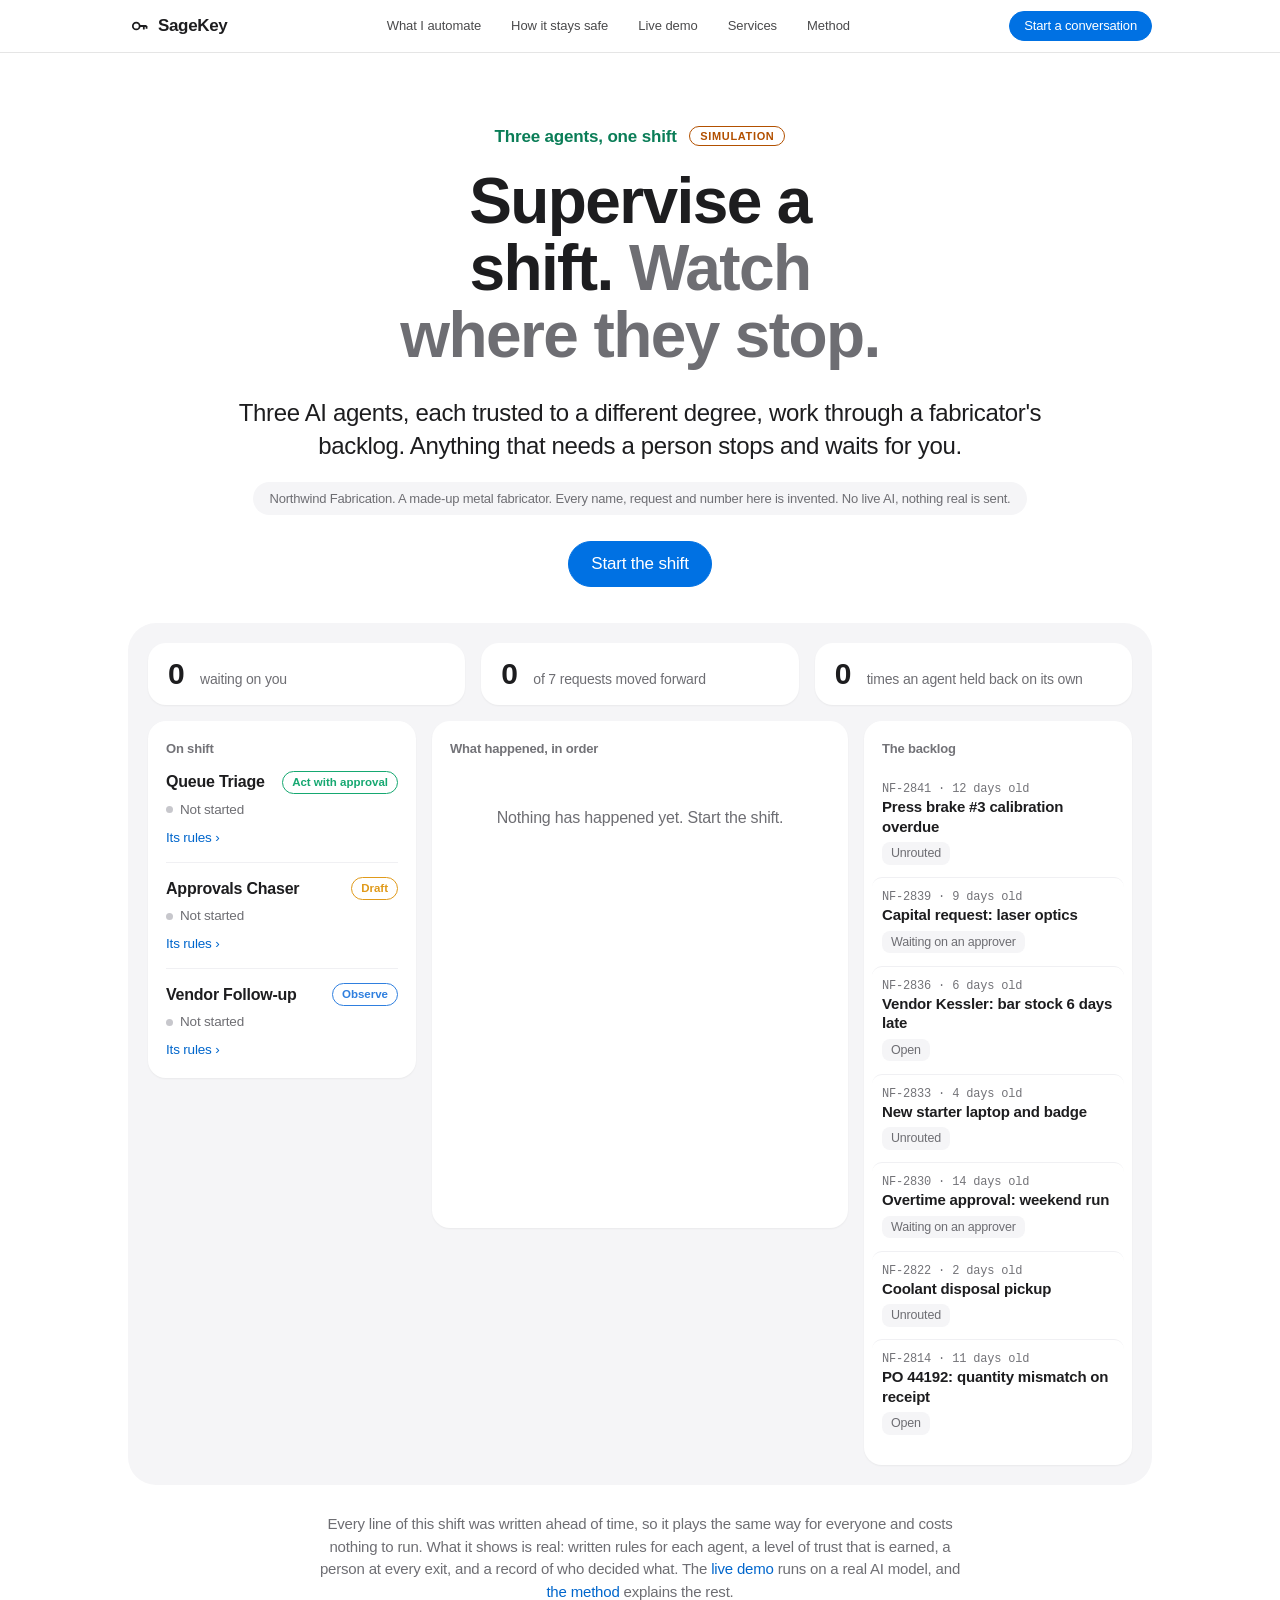
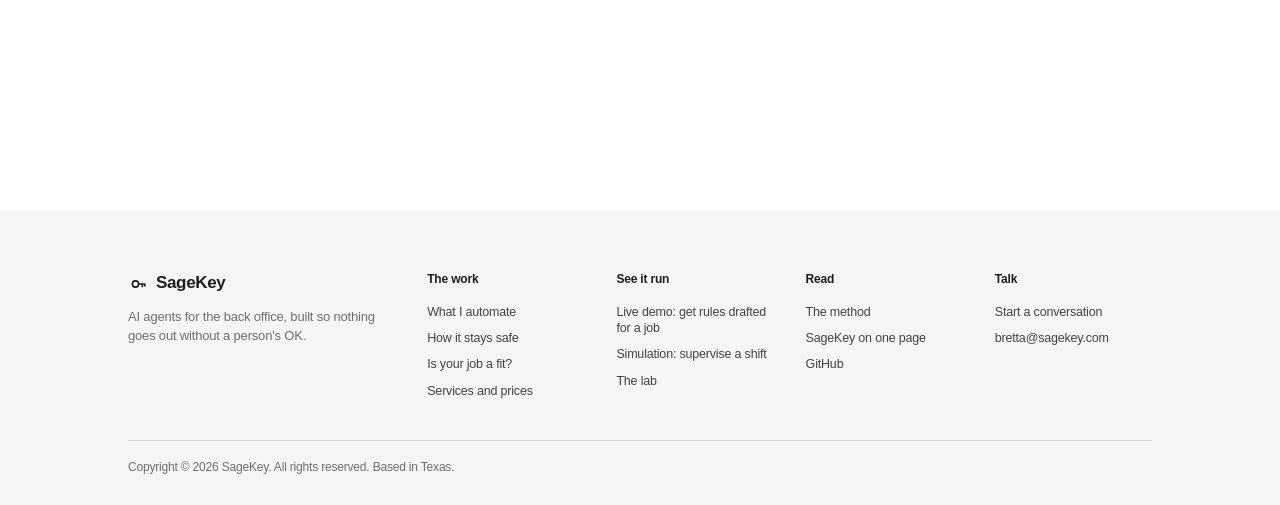
==== commit 083a0eaf: "Name the two demos by what they do, not by their project names" ====
--- a/agent-floor/index.html
+++ b/agent-floor/index.html
@@ -3,13 +3,13 @@
 <head>
 <meta charset="utf-8" />
 <meta name="viewport" content="width=device-width, initial-scale=1" />
-<title>Agent Floor — supervise a shift of AI agents · SageKey</title>
+<title>Supervise a shift of AI agents: a simulation · SageKey</title>
 <meta name="description" content="Supervise three AI agents for one shift. Each has written rules and a level of trust, and anything that needs a person stops and waits for you. A scripted simulation with a made-up company." />
 <link rel="canonical" href="https://sagekey.com/agent-floor/" />
 <meta property="og:type" content="website" />
 <meta property="og:url" content="https://sagekey.com/agent-floor/" />
 <meta property="og:site_name" content="SageKey" />
-<meta property="og:title" content="Agent Floor — supervise a shift of AI agents" />
+<meta property="og:title" content="Supervise a shift of AI agents: a simulation" />
 <meta property="og:description" content="Three agents, three levels of trust, and you in the supervisor's chair. Watch where they stop." />
 <meta property="og:image" content="https://sagekey.com/og.png" />
 <meta name="twitter:card" content="summary_large_image" />
@@ -161,7 +161,7 @@
 <main>
 <header class="hero">
   <div class="shell">
-    <div class="kicker">Agent Floor <span class="af-tag">Simulation</span></div>
+    <div class="kicker">Three agents, one shift <span class="af-tag">Simulation</span></div>
     <h1>Supervise a shift. <em>Watch where they stop.</em></h1>
     <p class="lede">
       Three AI agents, each trusted to a different degree, work through a fabricator's backlog.
@@ -206,7 +206,7 @@
       Every line of this shift was written ahead of time, so it plays the same way for everyone
       and costs nothing to run. What it shows is real: written rules for each agent, a level of
       trust that is earned, a person at every exit, and a record of who decided what.
-      <a href="/foreman/">Foreman</a> is the live one, and <a href="/method/">the method</a> explains the rest.
+      The <a href="/foreman/">live demo</a> runs on a real AI model, and <a href="/method/">the method</a> explains the rest.
     </p>
   </div>
 </section>
@@ -235,8 +235,8 @@
       </div>
       <div>
         <h5>See it run</h5>
-        <a href="/foreman/">Foreman, the live demo</a>
-        <a href="/agent-floor/">Agent Floor</a>
+        <a href="/foreman/">Live demo: get rules drafted for a job</a>
+        <a href="/agent-floor/">Simulation: supervise a shift</a>
         <a href="/lab/">The lab</a>
       </div>
       <div>
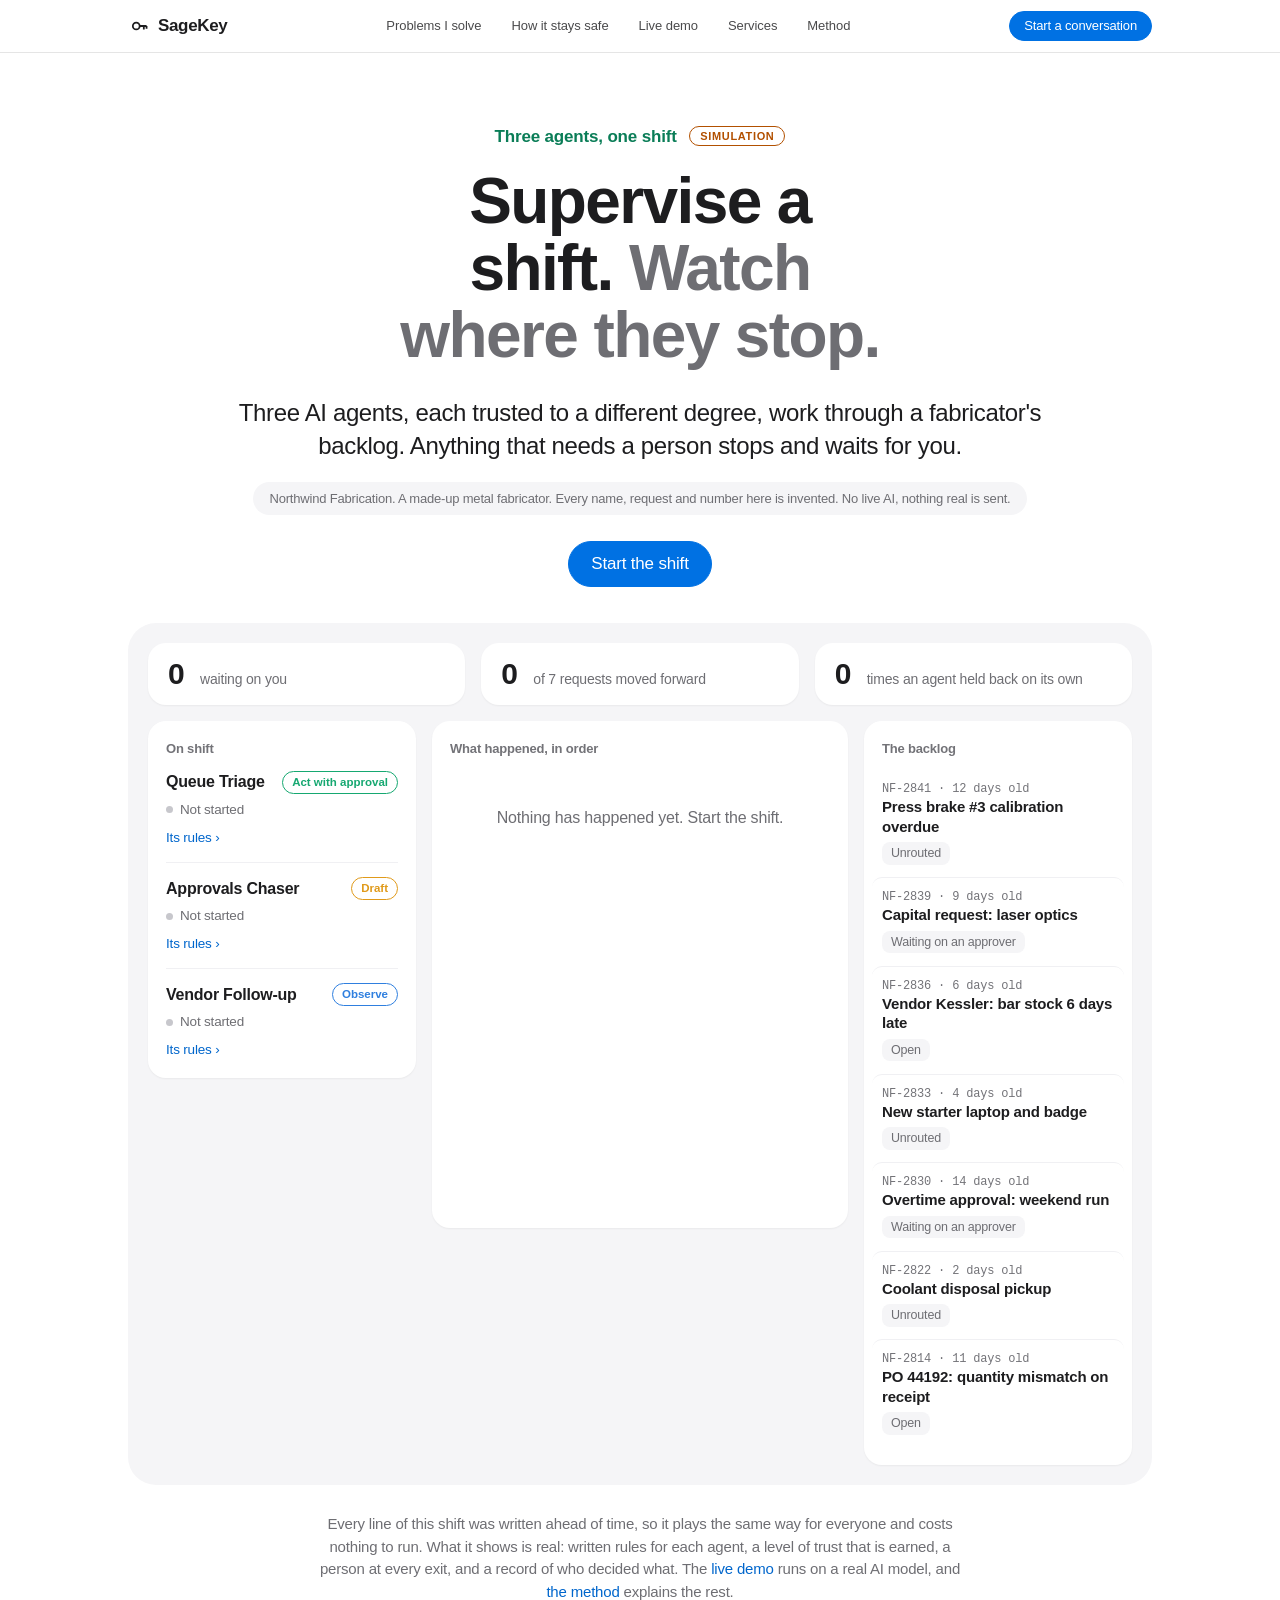
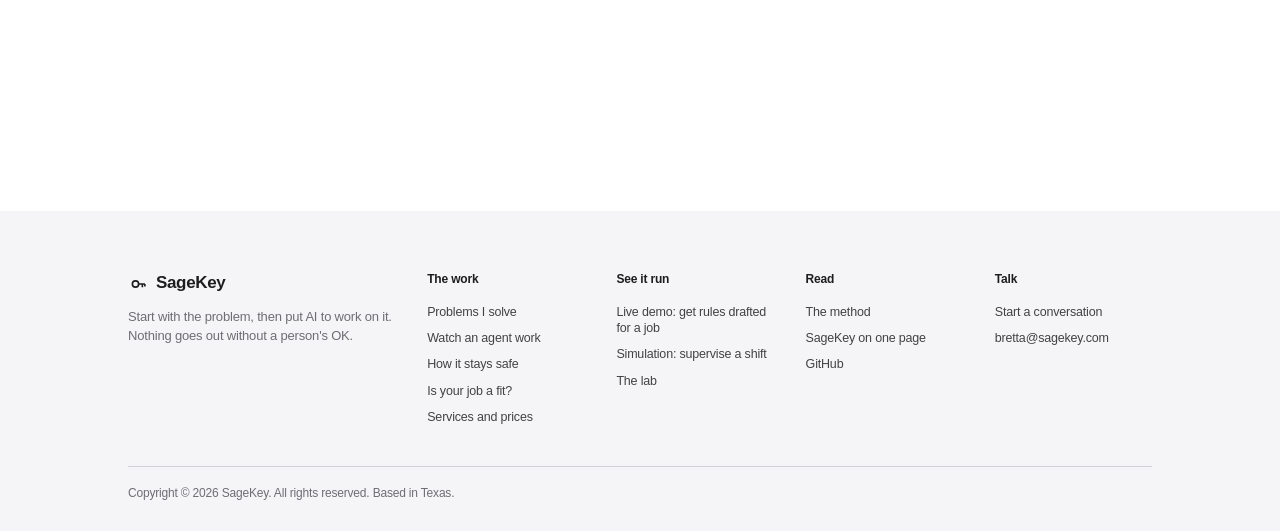
==== commit 6ac61772: "Problems first: new headline, a five-problem picker under it, part-time head of AI as an offer" ====
--- a/agent-floor/index.html
+++ b/agent-floor/index.html
@@ -148,7 +148,7 @@
       SageKey
     </a>
     <div class="links">
-      <a href="/#work"><span class="l">What I automate</span><span class="s">Work</span></a>
+      <a href="/#problems"><span class="l">Problems I solve</span><span class="s">Problems</span></a>
       <a href="/#control"><span class="l">How it stays safe</span><span class="s">Safety</span></a>
       <a href="/foreman/"><span class="l">Live demo</span><span class="s">Demo</span></a>
       <a href="/#services">Services</a>
@@ -224,11 +224,12 @@
           </svg>
           SageKey
         </a>
-        <p>AI agents for the back office, built so nothing goes out without a person's OK.</p>
+        <p>Start with the problem, then put AI to work on it. Nothing goes out without a person's OK.</p>
       </div>
       <div>
         <h5>The work</h5>
-        <a href="/#work">What I automate</a>
+        <a href="/#problems">Problems I solve</a>
+        <a href="/#work">Watch an agent work</a>
         <a href="/#control">How it stays safe</a>
         <a href="/#fit">Is your job a fit?</a>
         <a href="/#services">Services and prices</a>
--- a/site.css
+++ b/site.css
@@ -717,11 +717,71 @@
   .foot .sp { margin-left:0; }
   details.q summary { font-size:19px; }
 }
+/* ---------- problems: the reasons people call (home page, right under the hero) ---------- */
+.pb { background:var(--tile); border-radius:28px; padding:14px; }
+.pb.js { display:grid; grid-template-columns:minmax(0,.86fr) minmax(0,1.3fr); gap:14px; align-items:start; }
+.pb-list { display:none; }
+.pb.js .pb-list { display:flex; flex-direction:column; gap:2px; padding:22px 4px 12px; position:sticky; top:68px; }
+.pb-h { font-size:14px; font-weight:600; color:var(--faint); letter-spacing:0; padding:0 16px 12px; }
+.pb-list button { text-align:left; font:inherit; color:var(--ink); background:none; border:none; border-radius:18px;
+  padding:14px 16px; cursor:pointer; display:block; width:100%; transition:background .2s, box-shadow .2s; }
+.pb-list button b { display:block; font-size:clamp(17px,1.65vw,20px); line-height:1.25; letter-spacing:-.016em; font-weight:600;
+  color:var(--dim); transition:color .2s; text-wrap:pretty; }
+.pb-list button span { display:block; font-size:14px; color:var(--faint); margin-top:4px; }
+.pb-list button:hover b { color:var(--ink); }
+.pb-list button[aria-selected="true"] { background:#fff; box-shadow:0 1px 2px rgba(0,0,0,.06), 0 10px 28px rgba(0,0,0,.07); }
+.pb-list button[aria-selected="true"] b { color:var(--ink); }
+.pb-list button:focus-visible { outline:2px solid var(--blue); outline-offset:2px; }
+.pb-else { font-size:15px; padding:14px 16px 6px; }
+.pb-panel { background:#fff; border-radius:20px; padding:38px 40px 34px; }
+.pb-panel + .pb-panel { margin-top:14px; }
+.pb-panel[hidden] { display:none; }
+.pb-quote { font-size:15px; font-weight:600; color:var(--accent); }
+.pb-panel h3 { font-size:clamp(26px,3vw,36px); line-height:1.1; letter-spacing:-.024em; font-weight:600; margin-top:8px; text-wrap:balance; }
+.pb-sec { margin-top:26px; }
+.pb .k { display:block; font-size:14px; font-weight:600; color:var(--faint); }
+.pb .k.a { color:var(--accent); }
+.pb .k.h { color:var(--warn); }
+.pb-sec p { font-size:17px; line-height:1.45; color:var(--ink); margin-top:6px; max-width:34em; text-wrap:pretty; }
+.pb-flow { list-style:none; counter-reset:f; margin-top:10px; display:grid; gap:0; }
+.pb-flow li { counter-increment:f; position:relative; padding:7px 0 7px 40px; font-size:17px; line-height:1.4; font-weight:500; }
+.pb-flow li::before { content:counter(f); position:absolute; left:0; top:6px; width:26px; height:26px; border-radius:50%;
+  background:#e8f5ef; color:var(--accent); font-size:13px; font-weight:600; display:grid; place-items:center; }
+.pb-flow li + li::after { content:""; position:absolute; left:12.5px; top:-8px; height:14px; width:1px; background:#cfe6dc; }
+.pb-foot { display:grid; grid-template-columns:1fr 1fr; gap:14px; margin-top:30px; }
+.pb-proof, .pb-start { background:var(--tile); border-radius:16px; padding:18px 20px 20px; }
+.pb-proof p, .pb-start p { font-size:15px; line-height:1.45; color:var(--dim); margin-top:8px; }
+.pb-start .btn { margin-top:14px; }
+.pb-tag { display:inline-block; font-size:11px; letter-spacing:.06em; text-transform:uppercase; font-weight:600;
+  border-radius:980px; padding:3px 9px; border:1px solid currentColor; color:var(--warn); }
+.pb-tag.real { color:#06231a; background:#54d6a0; border-color:#54d6a0; }
+.deskhead { margin-bottom:44px; }
+.card.offer { margin-top:20px; display:grid; grid-template-columns:1.5fr 1fr; gap:20px 48px; align-items:center; }
+.card.offer .price { font-size:24px; margin-top:0; }
+.c-about { display:flex; align-items:center; justify-content:space-between; gap:12px; background:#e8f5ef; color:#0a4d37;
+  border-radius:12px; padding:10px 14px; font-size:15px; margin-bottom:18px; }
+.c-about[hidden] { display:none; }
+.c-about b { color:inherit; }
+.c-about button { font:inherit; font-size:13px; color:var(--link); background:none; border:none; cursor:pointer; white-space:nowrap; }
+@media (max-width:860px) {
+  .pb.js { grid-template-columns:1fr; }
+  .pb.js .pb-list { position:static; padding:16px 2px 6px; }
+  .pb-list button { padding:11px 14px; }
+  .pb-panel { scroll-margin-top:110px; }
+  .card.offer { grid-template-columns:1fr; }
+}
+@media (max-width:720px) {
+  .pb { padding:10px; border-radius:22px; margin:0 -8px; }
+  .pb-panel { padding:26px 20px 22px; border-radius:16px; }
+  .pb-foot { grid-template-columns:1fr; }
+  .deskhead { margin-bottom:32px; }
+}
 @media (prefers-reduced-motion:reduce) { html { scroll-behavior:auto; } * { transition:none !important; animation:none !important; } }
 
 /* printing: nothing waits for a scroll that will never come */
 @media print {
   .rv { opacity:1 !important; transform:none !important; }
+  .pb.js { display:block; } .pb.js .pb-list { display:none; } .pb-panel[hidden] { display:block !important; } .pb-start .btn { display:none; }
   .recordbar.rv .cal-g i, .s-art.rv .lg-row, .s-art.rv .lg-foot { opacity:1 !important; transform:none !important; }
   nav.top, .jobbar, .subnav { position:static !important; }
   .jobbar { display:none !important; }
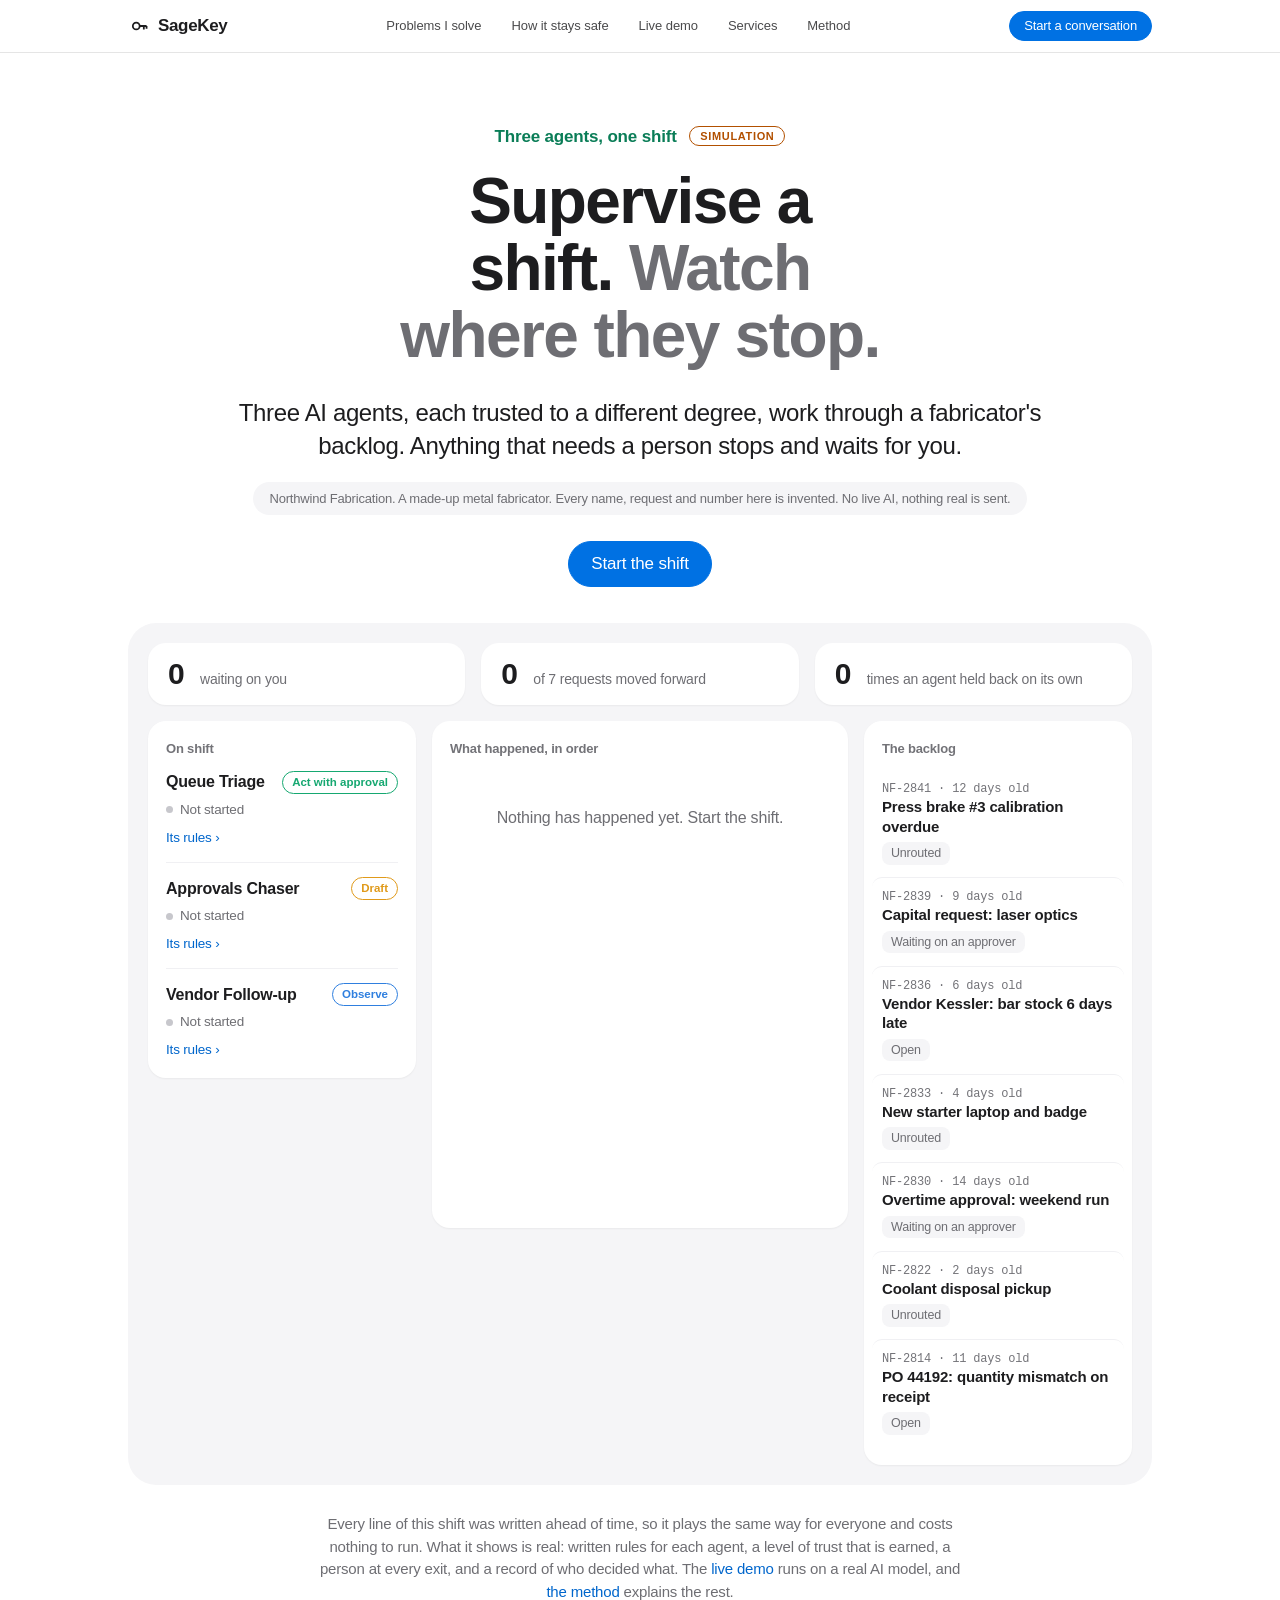
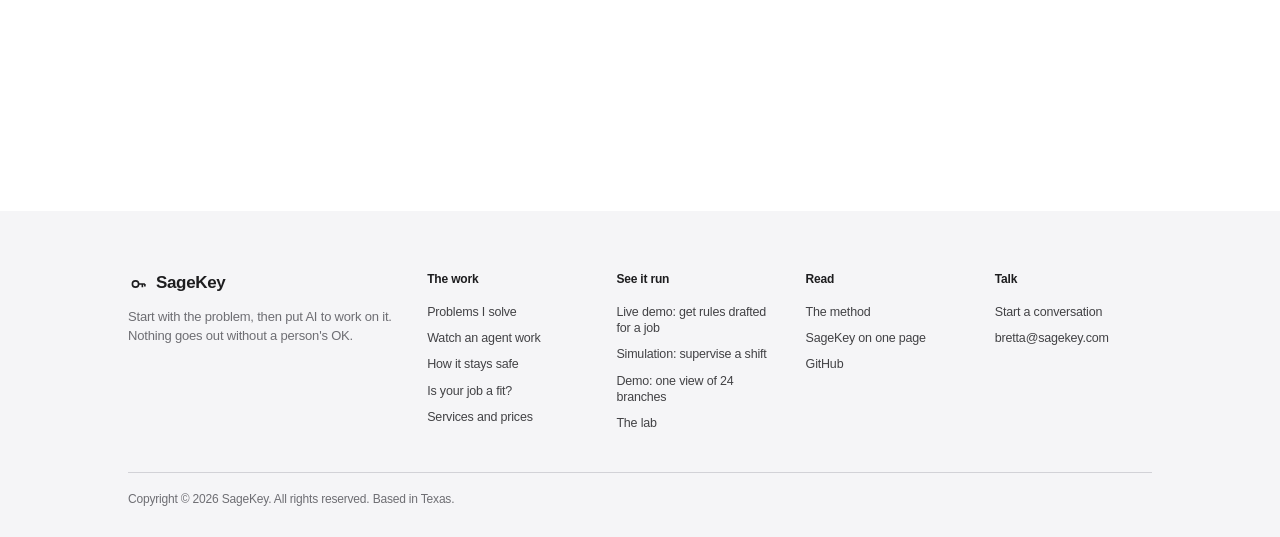
==== commit 1263a62a: "Add the one-view demo: 24 branches on three systems, shown as one set of numbers" ====
--- a/agent-floor/index.html
+++ b/agent-floor/index.html
@@ -238,6 +238,7 @@
         <h5>See it run</h5>
         <a href="/foreman/">Live demo: get rules drafted for a job</a>
         <a href="/agent-floor/">Simulation: supervise a shift</a>
+        <a href="/one-view/">Demo: one view of 24 branches</a>
         <a href="/lab/">The lab</a>
       </div>
       <div>
--- a/site.css
+++ b/site.css
@@ -752,6 +752,7 @@
 .pb-proof, .pb-start { background:var(--tile); border-radius:16px; padding:18px 20px 20px; }
 .pb-proof p, .pb-start p { font-size:15px; line-height:1.45; color:var(--dim); margin-top:8px; }
 .pb-start .btn { margin-top:14px; }
+.pb-proof .pb-also { margin-top:12px; padding-top:12px; border-top:1px solid var(--line); }
 .pb-tag { display:inline-block; font-size:11px; letter-spacing:.06em; text-transform:uppercase; font-weight:600;
   border-radius:980px; padding:3px 9px; border:1px solid currentColor; color:var(--warn); }
 .pb-tag.real { color:#06231a; background:#54d6a0; border-color:#54d6a0; }
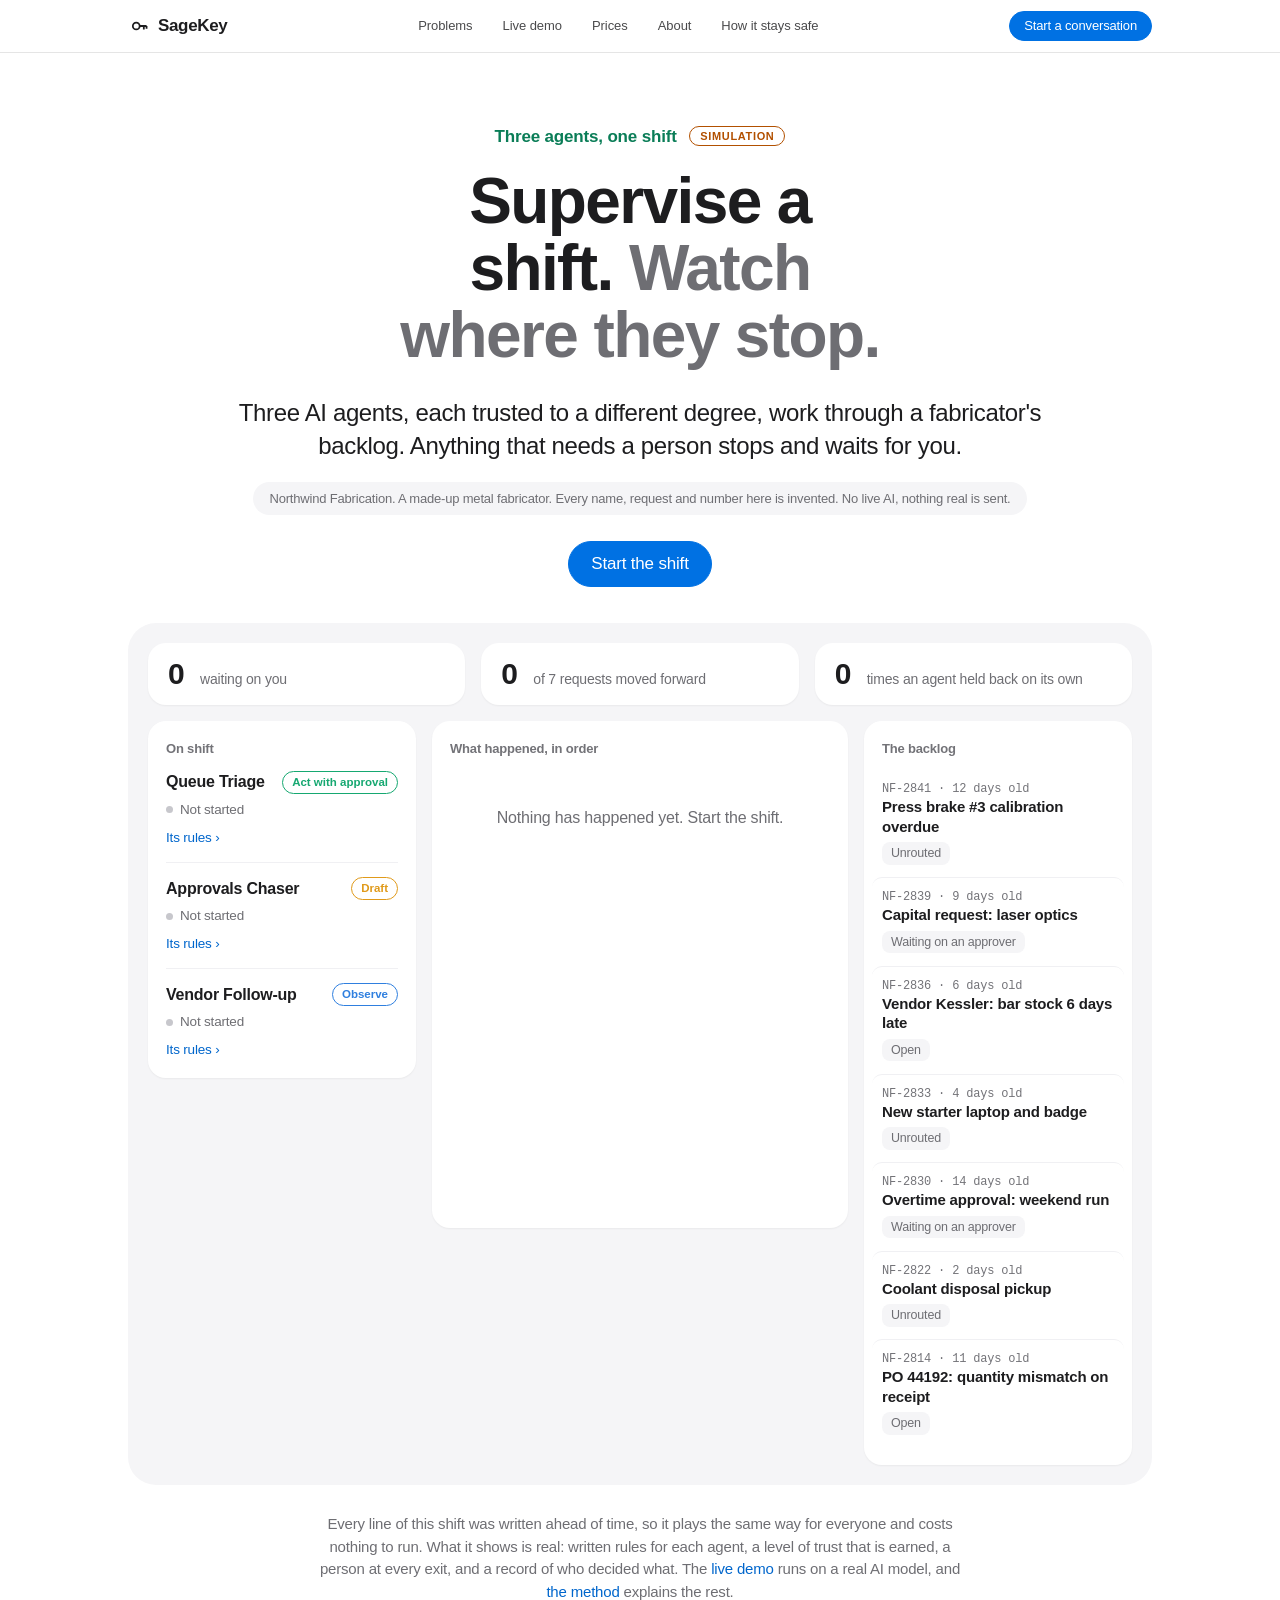
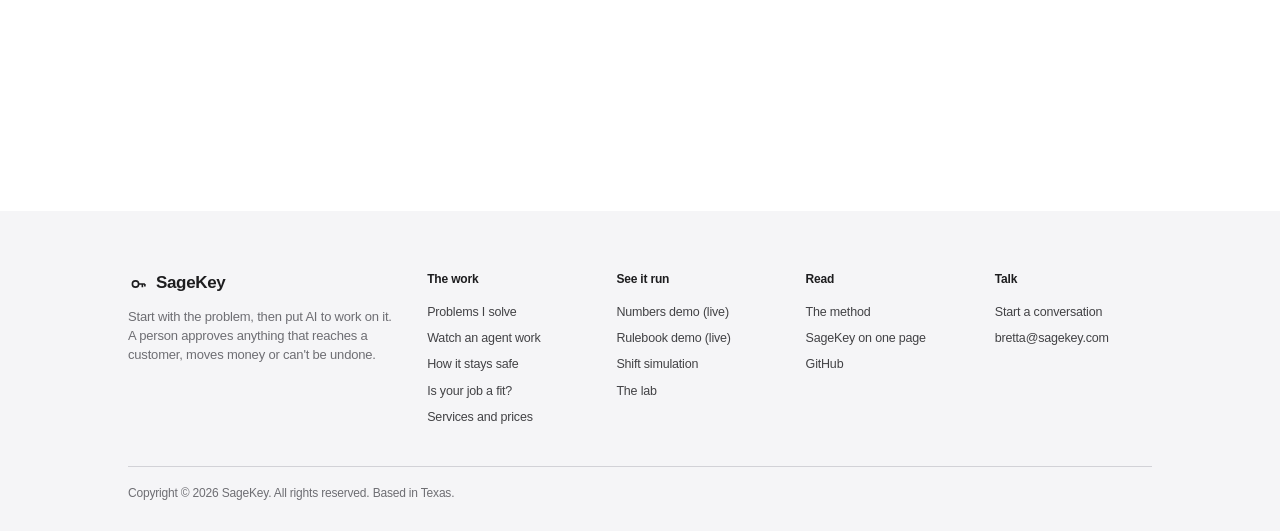
==== commit 4e3ba08e: "Site-wide wording pass: plain headings, one safety line that matches the client result, repeated pro" ====
--- a/agent-floor/index.html
+++ b/agent-floor/index.html
@@ -148,11 +148,11 @@
       SageKey
     </a>
     <div class="links">
-      <a href="/#problems"><span class="l">Problems I solve</span><span class="s">Problems</span></a>
-      <a href="/#control"><span class="l">How it stays safe</span><span class="s">Safety</span></a>
-      <a href="/foreman/"><span class="l">Live demo</span><span class="s">Demo</span></a>
-      <a href="/#services">Services</a>
-      <a href="/method/">Method</a>
+      <a href="/#problems">Problems</a>
+      <a href="/one-view/"><span class="l">Live demo</span><span class="s">Demo</span></a>
+      <a href="/#services">Prices</a>
+      <a href="/#about">About</a>
+      <a href="/method/"><span class="l">How it stays safe</span><span class="s">Safety</span></a>
     </div>
     <a class="btn primary sm" href="/#contact">Start a conversation</a>
   </div>
@@ -224,7 +224,7 @@
           </svg>
           SageKey
         </a>
-        <p>Start with the problem, then put AI to work on it. Nothing goes out without a person's OK.</p>
+        <p>Start with the problem, then put AI to work on it. A person approves anything that reaches a customer, moves money or can't be undone.</p>
       </div>
       <div>
         <h5>The work</h5>
@@ -236,9 +236,9 @@
       </div>
       <div>
         <h5>See it run</h5>
-        <a href="/foreman/">Live demo: get rules drafted for a job</a>
-        <a href="/agent-floor/">Simulation: supervise a shift</a>
-        <a href="/one-view/">Demo: one view of 24 branches</a>
+        <a href="/one-view/">Numbers demo (live)</a>
+        <a href="/foreman/">Rulebook demo (live)</a>
+        <a href="/agent-floor/">Shift simulation</a>
         <a href="/lab/">The lab</a>
       </div>
       <div>
--- a/site.css
+++ b/site.css
@@ -752,6 +752,7 @@
 .pb-proof, .pb-start { background:var(--tile); border-radius:16px; padding:18px 20px 20px; }
 .pb-proof p, .pb-start p { font-size:15px; line-height:1.45; color:var(--dim); margin-top:8px; }
 .pb-start .btn { margin-top:14px; }
+.pb-for { display:block; margin-top:4px; }
 .pb-proof .pb-also { margin-top:12px; padding-top:12px; border-top:1px solid var(--line); }
 .pb-tag { display:inline-block; font-size:11px; letter-spacing:.06em; text-transform:uppercase; font-weight:600;
   border-radius:980px; padding:3px 9px; border:1px solid currentColor; color:var(--warn); }
@@ -780,6 +781,64 @@
 @media (prefers-reduced-motion:reduce) { html { scroll-behavior:auto; } * { transition:none !important; animation:none !important; } }
 
 /* printing: nothing waits for a scroll that will never come */
+/* ---------- one view: the demo's opening question, live on the home page ---------- */
+.ov { --glow:#0b2730; margin-top:56px; border-radius:28px; padding:30px 30px 22px; text-align:center; color:#f5f5f7;
+  background:radial-gradient(120% 90% at 78% 0%, var(--glow) 0%, #0b0b0c 58%); transition:background .4s; }
+.ov-tabs { display:flex; justify-content:center; flex-wrap:wrap; gap:6px; min-height:36px; }
+.ov-tabs button { font:inherit; font-size:14.5px; color:#c7c7cc; background:none; border:1px solid #3a3a3c; border-radius:980px; padding:6px 15px; cursor:pointer; }
+.ov-tabs button:hover { border-color:#8e8e93; color:#fff; }
+.ov-tabs button[aria-pressed="true"] { background:#f5f5f7; border-color:#f5f5f7; color:#0b0b0c; }
+.ov-q { font-size:clamp(27px,4.2vw,46px); font-weight:600; letter-spacing:-.026em; line-height:1.1; margin-top:30px; color:#fff; text-wrap:balance; }
+.ov-sub { color:#a1a1a6; font-size:18px; margin-top:10px; }
+.ov-reps { display:grid; grid-template-columns:repeat(3,minmax(0,1fr)); gap:14px; max-width:860px; margin:28px auto 0; min-height:124px; align-items:stretch; }
+.ov-rep { display:block; text-align:left; background:#161617; border:1px solid #3a3a3c; border-radius:20px; padding:18px 20px 16px; color:#f5f5f7;
+  opacity:0; animation:ovin .5s ease-out forwards; transition:border-color .2s, transform .2s, background .2s; }
+.ov-rep:hover, .ov-rep:focus-visible { text-decoration:none; border-color:#0a84ff; background:#1b1f27; transform:translateY(-4px); outline:none; }
+.ov-rep span { display:block; font-size:13.5px; font-weight:600; color:#a1a1a6; }
+.ov-rep b { display:block; font-size:clamp(30px,4vw,46px); font-weight:600; letter-spacing:-.03em; line-height:1.15; font-variant-numeric:tabular-nums; margin-top:4px; color:#fff; }
+.ov-rep small { display:block; font-size:13.5px; color:#8e8e93; margin-top:2px; }
+.ov-open { grid-column:1 / -1; align-self:center; justify-self:center; font-size:19px; color:#2997ff; }
+.ov-foot { display:flex; flex-wrap:wrap; gap:8px 24px; justify-content:space-between; align-items:baseline; text-align:left; margin-top:26px; padding-top:16px; border-top:1px solid #2c2c2e; font-size:14px; color:#8e8e93; }
+.ov-foot a { color:#2997ff; font-size:15px; white-space:nowrap; }
+@keyframes ovin { from { opacity:0; transform:translateY(12px); } to { opacity:1; transform:none; } }
+@media (max-width:734px) {
+  .ov { padding:22px 14px 16px; border-radius:22px; margin-top:40px; }
+  .ov-reps { grid-template-columns:1fr; gap:10px; max-width:340px; }
+  .ov-rep { display:grid; grid-template-columns:1fr auto; align-items:center; gap:0 12px; padding:14px 18px; }
+  .ov-rep span, .ov-rep small { grid-column:1; } .ov-rep b { grid-column:2; grid-row:1 / span 2; font-size:30px; margin:0; }
+  .ov-sub { font-size:16px; }
+}
+@media (prefers-reduced-motion:reduce) { .ov-rep { animation:none; opacity:1; } }
+
+/* ---------- the detail: everything else, in four drawers that stay closed until asked for ---------- */
+#detail { padding-bottom:0; }
+.more { margin-top:48px; border-top:1px solid var(--line); background:var(--bg); }
+.mo { border-bottom:1px solid var(--line); }
+.mo > summary { list-style:none; cursor:pointer; padding:24px 0; }
+.mo > summary::-webkit-details-marker { display:none; }
+.mo-s { display:grid; grid-template-columns:minmax(0,1fr) 30px; gap:3px 18px; align-items:center; text-align:left; }
+.mo-t { font-size:clamp(20px,2.4vw,26px); font-weight:600; letter-spacing:-.02em; color:var(--ink); }
+.mo-l { grid-column:1; color:var(--dim); font-size:16px; line-height:1.4; }
+.mo-s i { grid-column:2; grid-row:1 / span 2; width:30px; height:30px; border-radius:50%; border:1px solid #b9b9be; position:relative; transition:transform .25s, background .2s, border-color .2s; }
+.mo-s i::before, .mo-s i::after { content:""; position:absolute; left:50%; top:50%; width:12px; height:1.5px; background:var(--ink); transform:translate(-50%,-50%); }
+.mo-s i::after { transform:translate(-50%,-50%) rotate(90deg); transition:opacity .2s; }
+.mo > summary:hover .mo-t { color:var(--link); } .mo > summary:hover i { border-color:var(--ink); }
+.mo > summary:focus-visible { outline:2px solid var(--blue); outline-offset:-2px; }
+.mo[open] .mo-s i { transform:rotate(180deg); background:var(--ink); border-color:var(--ink); }
+.mo[open] .mo-s i::before { background:#fff; } .mo[open] .mo-s i::after { opacity:0; }
+.mo > .band, .mo > .band.tight { padding:52px 0 76px; border-top:1px solid var(--line); }
+.mo > .band > .shell > .head .kicker, .mo > .band > .shell > .head .shead { display:none; }
+.mo > .band > .shell > .head .intro { margin-top:0; }
+/* two more things to press, side by side under the client result */
+.try2 { display:grid; grid-template-columns:1fr 1fr; gap:20px; margin-top:20px; }
+.try { display:flex; flex-direction:column; align-items:flex-start; gap:10px; background:var(--tile); border-radius:22px; padding:28px 30px 26px; color:var(--ink); transition:transform .2s; }
+.try:hover { text-decoration:none; transform:translateY(-3px); }
+.try b { font-size:21px; letter-spacing:-.018em; line-height:1.2; }
+.try > span:not(.tag):not(.stats) { color:var(--dim); font-size:16px; line-height:1.5; }
+.try .stats { margin-top:0; gap:6px 18px; font-size:13.5px; color:var(--faint); } .try .stat .v { font-size:13.5px; color:var(--accent); letter-spacing:0; }
+.try i.chev { font-style:normal; color:var(--link); margin-top:auto; padding-top:4px; }
+@media (max-width:734px) { .try2 { grid-template-columns:1fr; } .try { padding:22px 20px; } .mo > .band, .mo > .band.tight { padding:36px 0 52px; } .mo > summary { padding:20px 0; } }
+
 @media print {
   .rv { opacity:1 !important; transform:none !important; }
   .pb.js { display:block; } .pb.js .pb-list { display:none; } .pb-panel[hidden] { display:block !important; } .pb-start .btn { display:none; }
